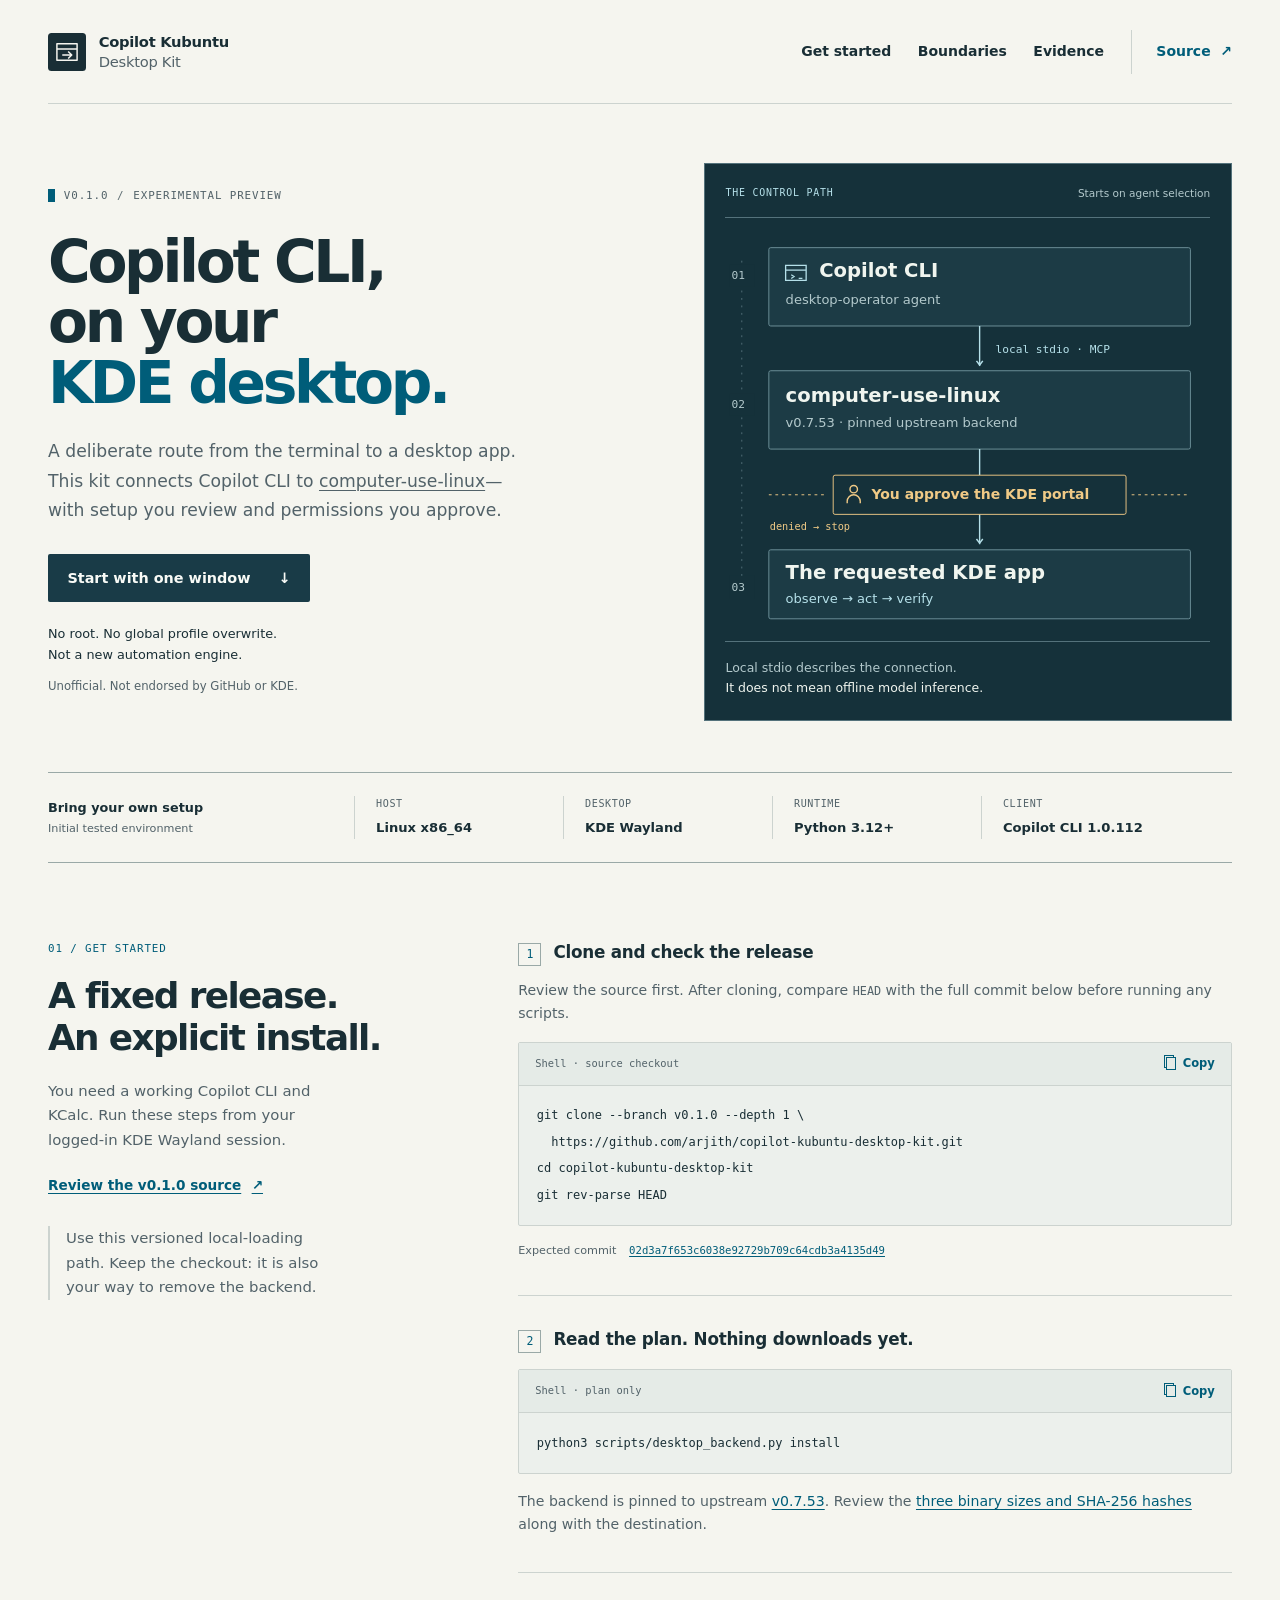
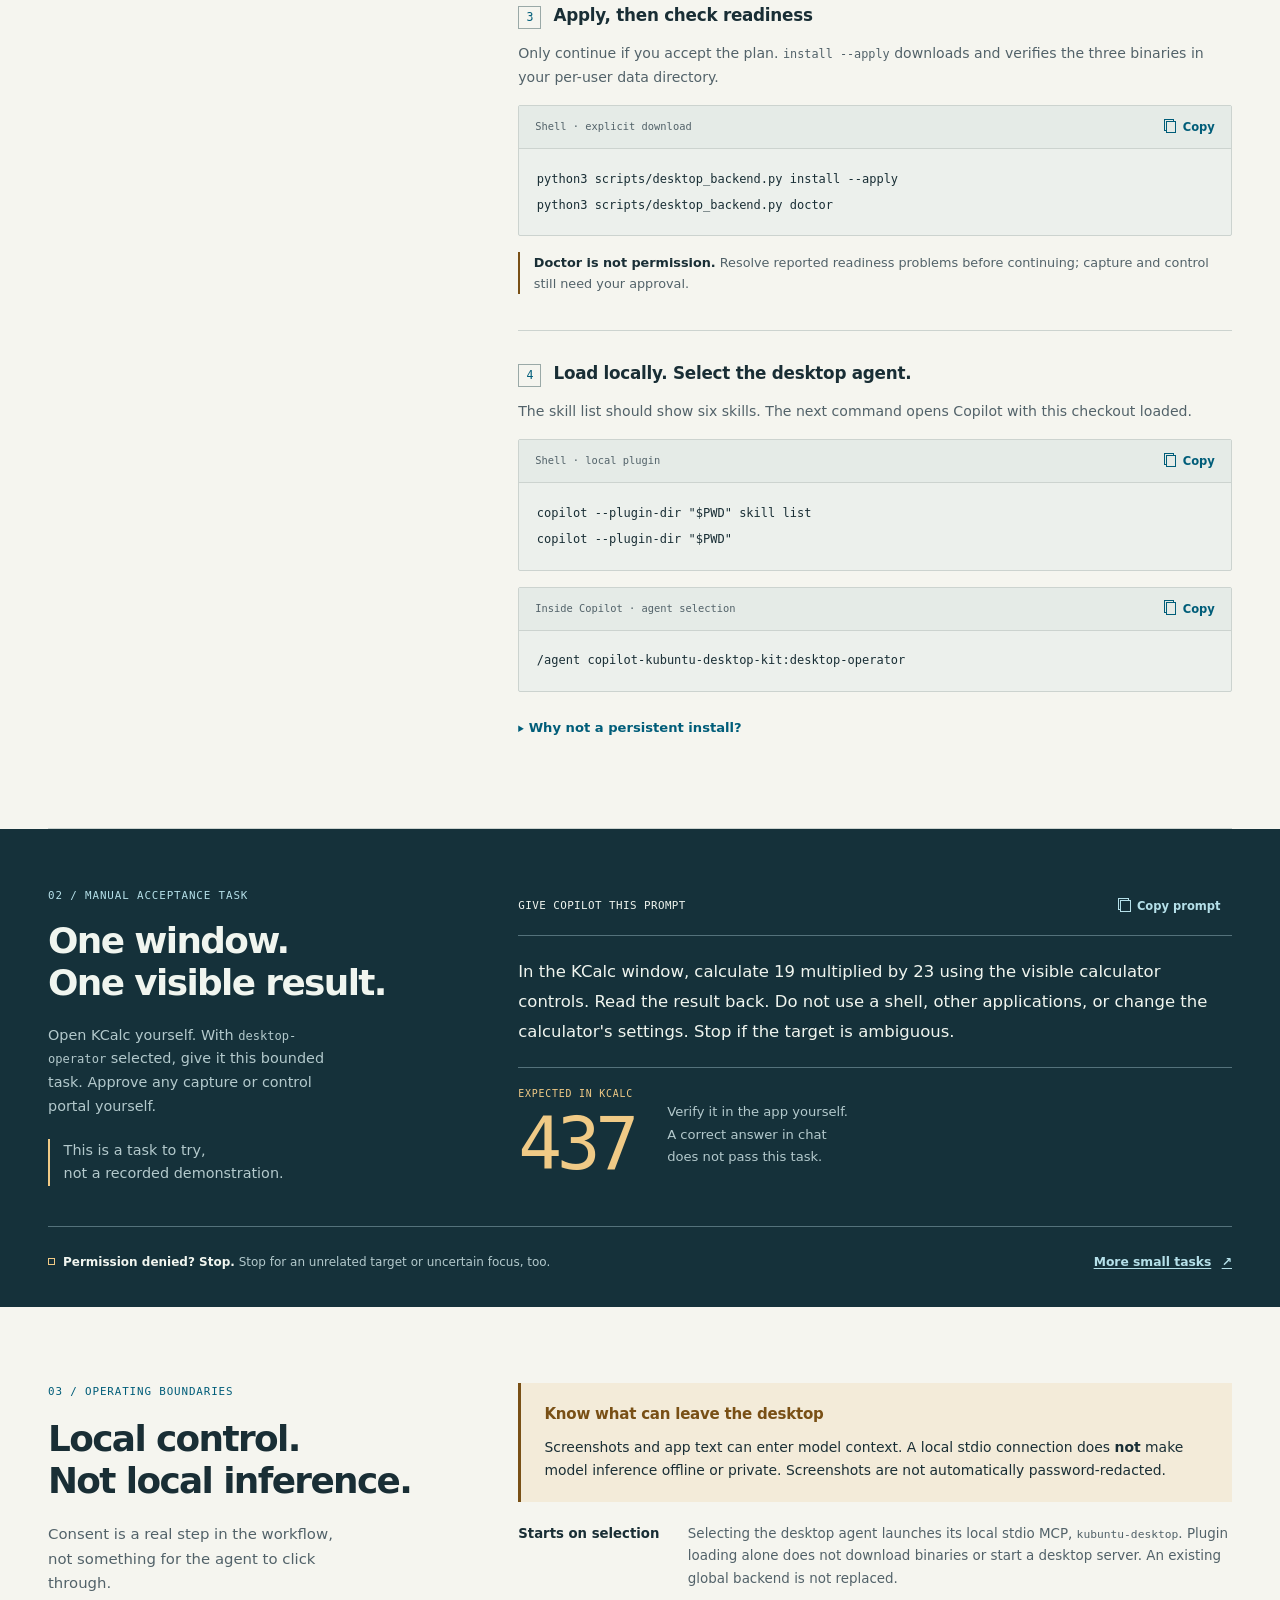
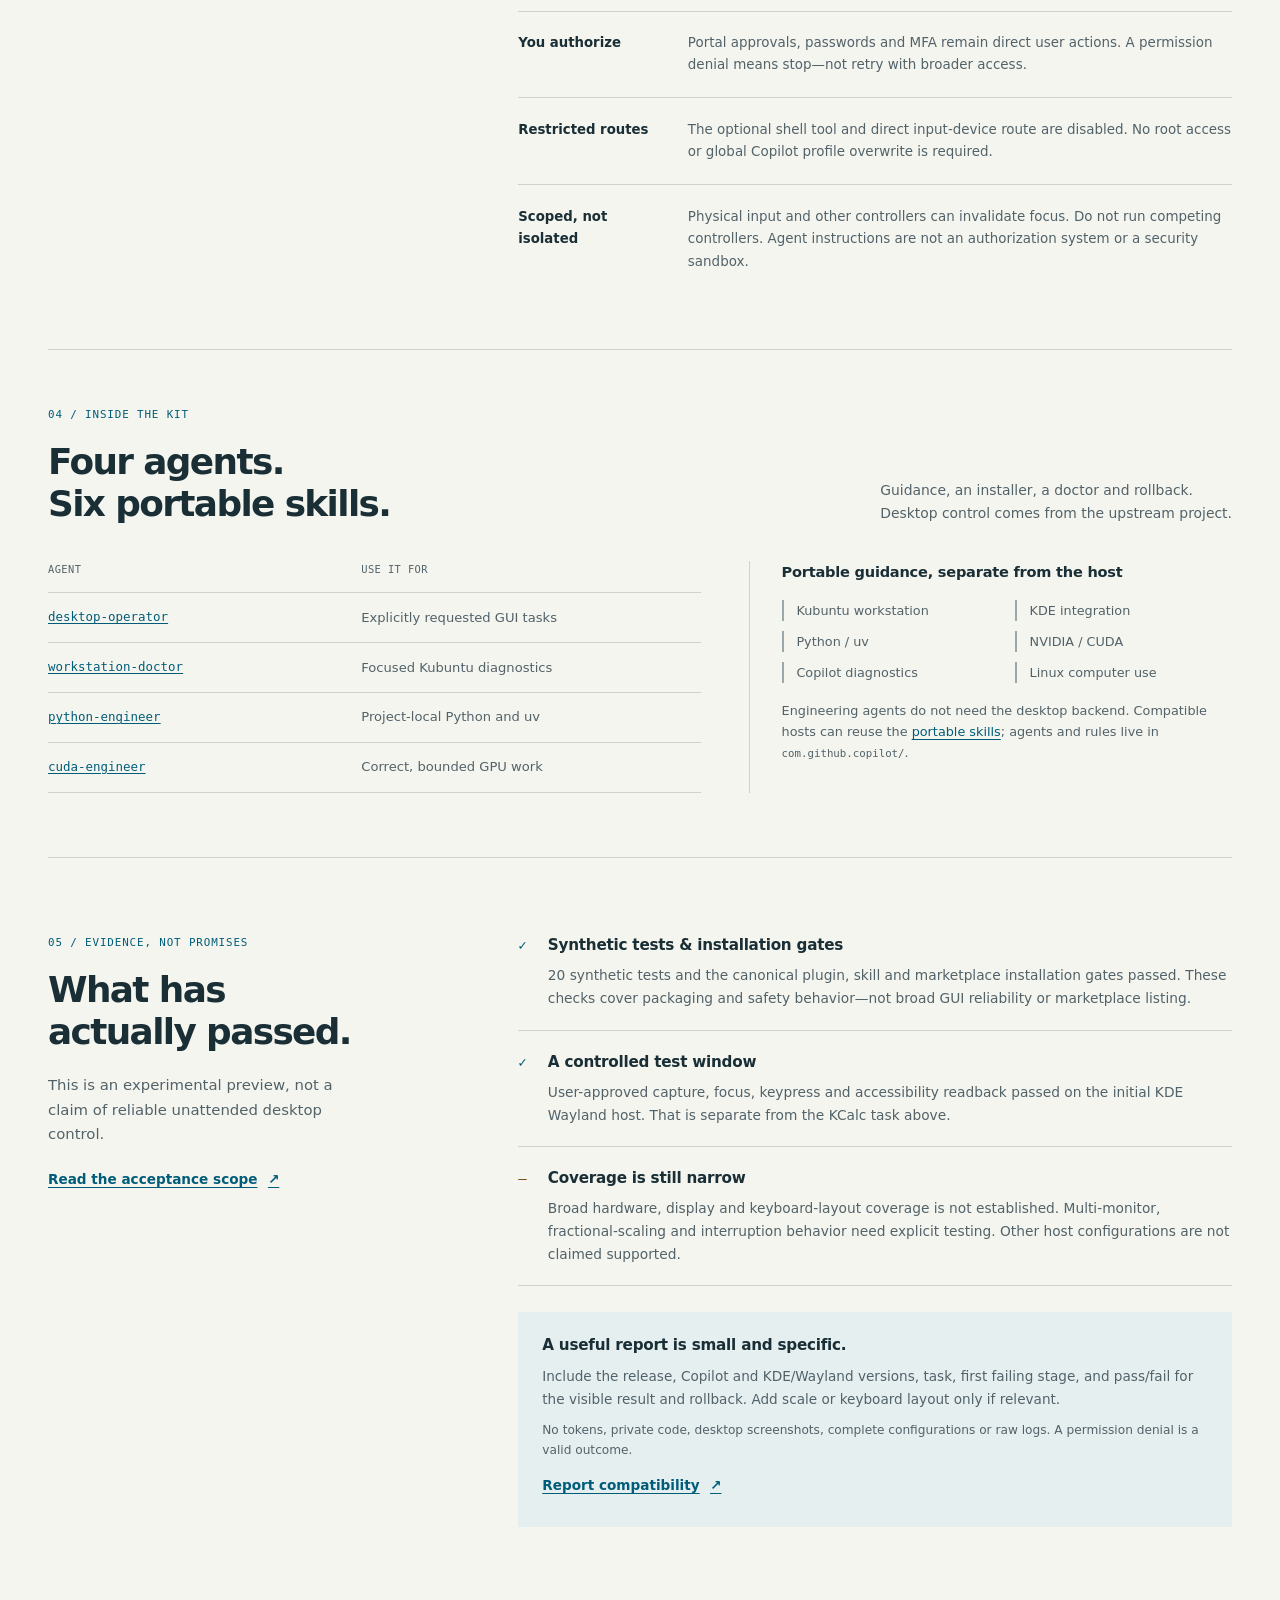
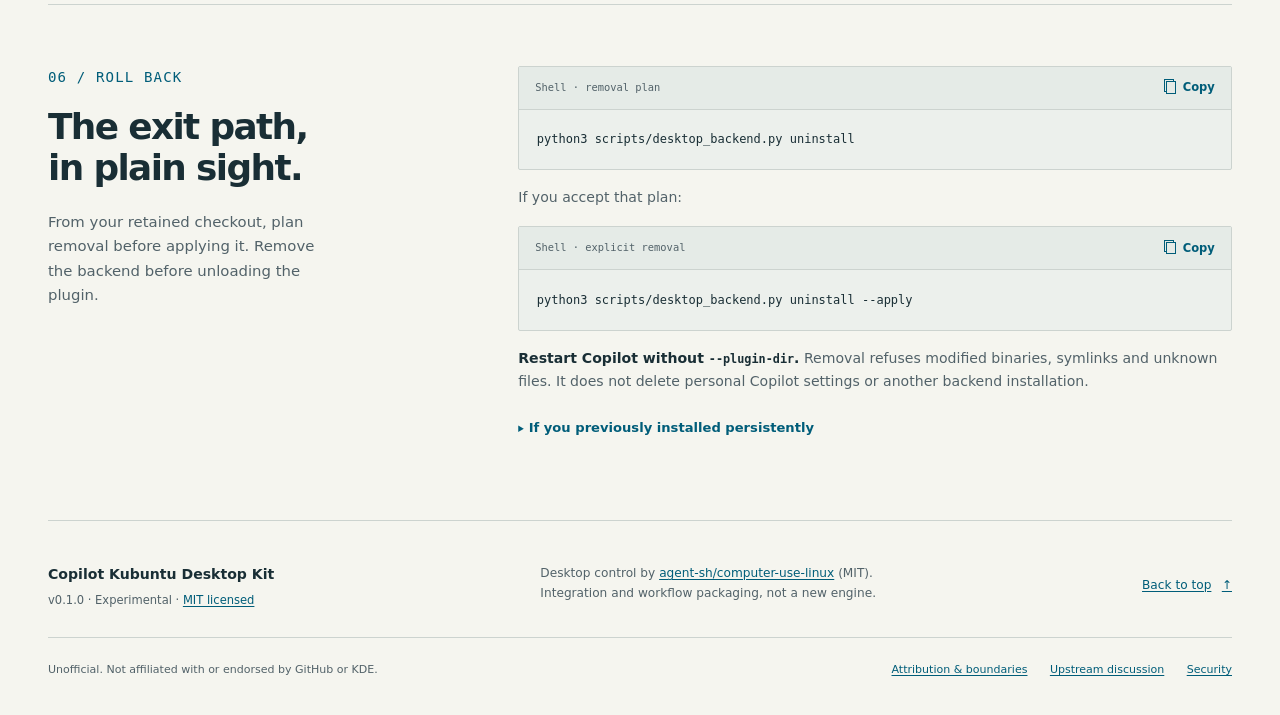
==== site/index.html @ 4abbeec0 "Publish a responsive Pages guide with verified setup paths and technical SEO Co-authored-by: Copilot" ====
<!doctype html>
<html lang="en">
  <head>
    <meta charset="utf-8">
    <meta name="viewport" content="width=device-width, initial-scale=1">
    <meta name="color-scheme" content="light dark">
    <meta name="theme-color" content="#f5f5ef" media="(prefers-color-scheme: light)">
    <meta name="theme-color" content="#142328" media="(prefers-color-scheme: dark)">
    <meta name="referrer" content="no-referrer">
    <meta http-equiv="Content-Security-Policy" content="default-src 'none'; script-src 'self'; style-src 'self'; img-src 'self'; base-uri 'none'; form-action 'none'; connect-src 'none'; object-src 'none'">
    <title>Copilot Kubuntu Desktop Kit — Copilot CLI for KDE Wayland</title>
    <meta name="description" content="An unofficial Copilot CLI integration for KDE Wayland. Review v0.1.0, install the pinned computer-use-linux backend, and try a user-approved KCalc task.">
    <meta name="robots" content="index, follow, max-image-preview:large">
    <link rel="canonical" href="https://arjith.github.io/copilot-kubuntu-desktop-kit/">
    <link rel="icon" href="assets/favicon.svg" type="image/svg+xml">
    <link rel="stylesheet" href="assets/site.css">
    <meta property="og:type" content="website">
    <meta property="og:locale" content="en_US">
    <meta property="og:site_name" content="Copilot Kubuntu Desktop Kit">
    <meta property="og:title" content="Copilot Kubuntu Desktop Kit — Copilot CLI for KDE Wayland">
    <meta property="og:description" content="One app. An explicit permission handoff. A result you can check. An unofficial Copilot CLI integration of computer-use-linux for KDE Wayland.">
    <meta property="og:url" content="https://arjith.github.io/copilot-kubuntu-desktop-kit/">
    <meta property="og:image" content="https://arjith.github.io/copilot-kubuntu-desktop-kit/assets/social.png">
    <meta property="og:image:type" content="image/png">
    <meta property="og:image:width" content="1200">
    <meta property="og:image:height" content="630">
    <meta property="og:image:alt" content="Copilot Kubuntu Desktop Kit, v0.1.0 experimental. A diagram connects Copilot CLI to computer-use-linux, a user-approved portal, and a KDE app.">
    <meta name="twitter:card" content="summary_large_image">
    <meta name="twitter:title" content="Copilot Kubuntu Desktop Kit — Copilot CLI for KDE Wayland">
    <meta name="twitter:description" content="An unofficial, opt-in desktop integration. Review a fixed release and try one small KCalc task on KDE Wayland.">
    <meta name="twitter:image" content="https://arjith.github.io/copilot-kubuntu-desktop-kit/assets/social.png">
    <meta name="twitter:image:alt" content="Copilot CLI, KDE Wayland, your permission. The local control path runs through computer-use-linux and a user-approved portal.">
    <script type="application/ld+json">
      {
        "@context": "https://schema.org",
        "@type": "SoftwareSourceCode",
        "name": "Copilot Kubuntu Desktop Kit",
        "description": "An unofficial GitHub Copilot CLI integration of agent-sh/computer-use-linux for KDE Wayland, with six skills, four agents, and explicit per-user backend setup and removal.",
        "url": "https://arjith.github.io/copilot-kubuntu-desktop-kit/",
        "codeRepository": "https://github.com/arjith/copilot-kubuntu-desktop-kit",
        "version": "0.1.0",
        "license": "https://github.com/arjith/copilot-kubuntu-desktop-kit/blob/02d3a7f653c6038e92729b709c64cdb3a4135d49/LICENSE",
        "programmingLanguage": ["Python", "Shell"],
        "runtimePlatform": "Linux x86_64, KDE Wayland, Python 3.12+, GitHub Copilot CLI 1.0.112",
        "isBasedOn": "https://github.com/agent-sh/computer-use-linux",
        "inLanguage": "en"
      }
    </script>
    <script src="assets/site.js" defer></script>
  </head>
  <body id="top">
    <a class="skip-link" href="#main">Skip to content</a>

    <header class="masthead page-width">
      <a class="wordmark" href="./" aria-label="Copilot Kubuntu Desktop Kit — home">
        <svg class="brand-mark" width="38" height="38" viewBox="0 0 64 64" aria-hidden="true">
          <rect width="64" height="64" rx="6" fill="currentColor"/>
          <path d="M15 18h34v28H15zM15 27h34M24 37h16m-6-6 6 6-6 6" fill="none" stroke="var(--brand-mark-ink)" stroke-width="2.5" stroke-linejoin="round"/>
        </svg>
        <span>Copilot Kubuntu<span class="wordmark-second">Desktop Kit</span></span>
      </a>
      <nav class="main-nav" aria-label="Main navigation">
        <a href="#start">Get started</a>
        <a href="#boundaries">Boundaries</a>
        <a href="#evidence">Evidence</a>
        <a class="source-link" href="https://github.com/arjith/copilot-kubuntu-desktop-kit">Source <span aria-hidden="true">↗</span></a>
      </nav>
    </header>

    <main id="main" tabindex="-1">
      <section class="hero page-width" aria-labelledby="hero-title">
        <div class="hero-copy">
          <p class="eyebrow release-label"><span class="release-tick" aria-hidden="true"></span>v0.1.0 <span class="eyebrow-divider" aria-hidden="true">/</span> Experimental preview</p>
          <h1 id="hero-title">Copilot CLI,<br>on your <span class="accent-text">KDE desktop.</span></h1>
          <p class="hero-lede">A deliberate route from the terminal to a desktop app. This kit connects Copilot CLI to <a href="https://github.com/agent-sh/computer-use-linux">computer-use-linux</a>—with setup you review and permissions you approve.</p>
          <a class="button primary-button" href="#start">Start with one window <span aria-hidden="true">↓</span></a>
          <p class="hero-assurance">No root. No global profile overwrite.<br>Not a new automation engine.</p>
          <p class="unofficial-note">Unofficial. Not endorsed by GitHub or KDE.</p>
        </div>
        <figure class="route-figure">
          <div class="figure-heading">
            <span class="eyebrow">The control path</span>
            <span class="figure-note">Starts on agent selection</span>
          </div>
          <picture>
            <source media="(max-width: 480px)" srcset="assets/control-path-narrow.svg" width="300" height="430">
            <img src="assets/control-path.svg" width="520" height="430" alt="Copilot CLI's desktop-operator agent talks to the pinned computer-use-linux backend over local stdio MCP. You approve the KDE portal; the backend then operates the requested app." fetchpriority="high">
          </picture>
          <figcaption>Local stdio describes the connection.<br><strong>It does not mean offline model inference.</strong></figcaption>
        </figure>
      </section>

      <aside class="compatibility page-width" aria-labelledby="compatibility-title">
        <p class="compatibility-label" id="compatibility-title">Bring your own setup<span>Initial tested environment</span></p>
        <dl class="requirements">
          <div><dt>Host</dt><dd>Linux x86_64</dd></div>
          <div><dt>Desktop</dt><dd>KDE Wayland</dd></div>
          <div><dt>Runtime</dt><dd>Python 3.12+</dd></div>
          <div><dt>Client</dt><dd>Copilot CLI 1.0.112</dd></div>
        </dl>
      </aside>

      <section class="section page-width setup-section" id="start" aria-labelledby="start-title">
        <div class="section-intro">
          <p class="eyebrow">01 / Get started</p>
          <h2 id="start-title">A fixed release.<br>An explicit install.</h2>
          <p>You need a working Copilot CLI and KCalc. Run these steps from your logged-in KDE Wayland session.</p>
          <a class="text-link" href="https://github.com/arjith/copilot-kubuntu-desktop-kit/tree/02d3a7f653c6038e92729b709c64cdb3a4135d49">Review the v0.1.0 source <span aria-hidden="true">↗</span></a>
          <p class="margin-note">Use this versioned local-loading path. Keep the checkout: it is also your way to remove the backend.</p>
        </div>

        <div class="steps">
          <article class="step" aria-labelledby="clone-title">
            <div class="step-heading"><span class="step-number" aria-hidden="true">1</span><h3 id="clone-title">Clone and check the release</h3></div>
            <p>Review the source first. After cloning, compare <code>HEAD</code> with the full commit below before running any scripts.</p>
            <div class="code-block">
              <div class="code-toolbar"><span>Shell · source checkout</span><button class="copy-button" type="button" data-copy="clone-command" data-label="Clone commands" hidden>Copy</button></div>
              <pre tabindex="0" aria-label="Clone and verify the release commands"><code id="clone-command">git clone --branch v0.1.0 --depth 1 \
  https://github.com/arjith/copilot-kubuntu-desktop-kit.git
cd copilot-kubuntu-desktop-kit
git rev-parse HEAD</code></pre>
            </div>
            <p class="commit-reference"><span>Expected commit</span><a href="https://github.com/arjith/copilot-kubuntu-desktop-kit/commit/02d3a7f653c6038e92729b709c64cdb3a4135d49"><code>02d3a7f653c6038e92729b709c64cdb3a4135d49</code></a></p>
          </article>

          <article class="step" aria-labelledby="plan-title">
            <div class="step-heading"><span class="step-number" aria-hidden="true">2</span><h3 id="plan-title">Read the plan. Nothing downloads yet.</h3></div>
            <div class="code-block">
              <div class="code-toolbar"><span>Shell · plan only</span><button class="copy-button" type="button" data-copy="plan-command" data-label="Install plan command" hidden>Copy</button></div>
              <pre tabindex="0" aria-label="Preview the backend installation"><code id="plan-command">python3 scripts/desktop_backend.py install</code></pre>
            </div>
            <p>The backend is pinned to upstream <a href="https://github.com/agent-sh/computer-use-linux/releases/tag/v0.7.53">v0.7.53</a>. Review the <a href="https://github.com/arjith/copilot-kubuntu-desktop-kit/blob/02d3a7f653c6038e92729b709c64cdb3a4135d49/backend.lock.json">three binary sizes and SHA-256 hashes</a> along with the destination.</p>
          </article>

          <article class="step" aria-labelledby="apply-title">
            <div class="step-heading"><span class="step-number" aria-hidden="true">3</span><h3 id="apply-title">Apply, then check readiness</h3></div>
            <p>Only continue if you accept the plan. <code>install --apply</code> downloads and verifies the three binaries in your per-user data directory.</p>
            <div class="code-block">
              <div class="code-toolbar"><span>Shell · explicit download</span><button class="copy-button" type="button" data-copy="apply-command" data-label="Apply and doctor commands" hidden>Copy</button></div>
              <pre tabindex="0" aria-label="Install the backend and check readiness"><code id="apply-command">python3 scripts/desktop_backend.py install --apply
python3 scripts/desktop_backend.py doctor</code></pre>
            </div>
            <p class="inline-caution"><strong>Doctor is not permission.</strong> Resolve reported readiness problems before continuing; capture and control still need your approval.</p>
          </article>

          <article class="step" aria-labelledby="load-title">
            <div class="step-heading"><span class="step-number" aria-hidden="true">4</span><h3 id="load-title">Load locally. Select the desktop agent.</h3></div>
            <p>The skill list should show six skills. The next command opens Copilot with this checkout loaded.</p>
            <div class="code-block">
              <div class="code-toolbar"><span>Shell · local plugin</span><button class="copy-button" type="button" data-copy="load-command" data-label="Local plugin commands" hidden>Copy</button></div>
              <pre tabindex="0" aria-label="List skills and launch Copilot with the local plugin"><code id="load-command">copilot --plugin-dir "$PWD" skill list
copilot --plugin-dir "$PWD"</code></pre>
            </div>
            <div class="code-block agent-command">
              <div class="code-toolbar"><span>Inside Copilot · agent selection</span><button class="copy-button" type="button" data-copy="agent-command" data-label="Desktop agent selection" hidden>Copy</button></div>
              <pre tabindex="0" aria-label="Select the desktop operator inside Copilot"><code id="agent-command">/agent copilot-kubuntu-desktop-kit:desktop-operator</code></pre>
            </div>
            <details class="disclosure">
              <summary>Why not a persistent install?</summary>
              <div class="disclosure-content">
                <p>Direct repository installation works on the tested CLI, but that route is deprecated. This guide uses <code>--plugin-dir</code> instead.</p>
                <p><a href="https://github.com/github/awesome-copilot/issues/6437">Marketplace review is pending.</a> The kit is not listed or endorsed by the marketplace.</p>
              </div>
            </details>
          </article>
        </div>
      </section>

      <section class="task-band" id="first-task" aria-labelledby="task-title">
        <div class="page-width task-grid">
          <div class="task-intro">
            <p class="eyebrow">02 / Manual acceptance task</p>
            <h2 id="task-title">One window.<br>One visible result.</h2>
            <p>Open KCalc yourself. With <code>desktop-operator</code> selected, give it this bounded task. Approve any capture or control portal yourself.</p>
            <p class="task-disclaimer">This is a task to try,<br>not a recorded demonstration.</p>
          </div>
          <div class="task-workspace">
            <div class="prompt-heading"><h3>Give Copilot this prompt</h3><button class="copy-button" type="button" data-copy="kcalc-prompt" data-label="KCalc task prompt" hidden>Copy prompt</button></div>
            <blockquote class="task-prompt" id="kcalc-prompt" tabindex="0">In the KCalc window, calculate 19 multiplied by 23 using the visible calculator controls. Read the result back. Do not use a shell, other applications, or change the calculator's settings. Stop if the target is ambiguous.</blockquote>
            <div class="expected-result">
              <div><p class="eyebrow">Expected in KCalc</p><p class="result-value">437</p></div>
              <p>Verify it in the app yourself.<br>A correct answer in chat<br>does not pass this task.</p>
            </div>
          </div>
          <div class="task-bottom">
            <p><span class="stop-mark" aria-hidden="true"></span><strong>Permission denied? Stop.</strong> Stop for an unrelated target or uncertain focus, too.</p>
            <a class="text-link" href="https://github.com/arjith/copilot-kubuntu-desktop-kit/blob/02d3a7f653c6038e92729b709c64cdb3a4135d49/examples/README.md">More small tasks <span aria-hidden="true">↗</span></a>
          </div>
        </div>
      </section>

      <section class="section page-width" id="boundaries" aria-labelledby="boundaries-title">
        <div class="section-intro">
          <p class="eyebrow">03 / Operating boundaries</p>
          <h2 id="boundaries-title">Local control.<br>Not local inference.</h2>
          <p>Consent is a real step in the workflow, not something for the agent to click through.</p>
        </div>
        <div>
          <div class="privacy-note">
            <h3>Know what can leave the desktop</h3>
            <p>Screenshots and app text can enter model context. A local stdio connection does <strong>not</strong> make model inference offline or private. Screenshots are not automatically password-redacted.</p>
          </div>
          <dl class="boundary-list">
            <div>
              <dt>Starts on selection</dt>
              <dd>Selecting the desktop agent launches its local stdio MCP, <code>kubuntu-desktop</code>. Plugin loading alone does not download binaries or start a desktop server. An existing global backend is not replaced.</dd>
            </div>
            <div>
              <dt>You authorize</dt>
              <dd>Portal approvals, passwords and MFA remain direct user actions. A permission denial means stop—not retry with broader access.</dd>
            </div>
            <div>
              <dt>Restricted routes</dt>
              <dd>The optional shell tool and direct input-device route are disabled. No root access or global Copilot profile overwrite is required.</dd>
            </div>
            <div>
              <dt>Scoped, not isolated</dt>
              <dd>Physical input and other controllers can invalidate focus. Do not run competing controllers. Agent instructions are not an authorization system or a security sandbox.</dd>
            </div>
          </dl>
        </div>
      </section>

      <section class="kit-section page-width" aria-labelledby="kit-title">
        <div class="kit-heading">
          <div><p class="eyebrow">04 / Inside the kit</p><h2 id="kit-title">Four agents.<br>Six portable skills.</h2></div>
          <p>Guidance, an installer, a doctor and rollback.<br>Desktop control comes from the upstream project.</p>
        </div>
        <div class="kit-grid">
          <div class="agent-table-wrap">
            <table class="agent-table">
              <caption class="visually-hidden">The four Copilot agents and their roles</caption>
              <thead><tr><th scope="col">Agent</th><th scope="col">Use it for</th></tr></thead>
              <tbody>
                <tr><th scope="row"><a href="https://github.com/arjith/copilot-kubuntu-desktop-kit/blob/02d3a7f653c6038e92729b709c64cdb3a4135d49/com.github.copilot/agents/desktop-operator.agent.md">desktop-operator</a></th><td>Explicitly requested GUI tasks</td></tr>
                <tr><th scope="row"><a href="https://github.com/arjith/copilot-kubuntu-desktop-kit/blob/02d3a7f653c6038e92729b709c64cdb3a4135d49/com.github.copilot/agents/workstation-doctor.agent.md">workstation-doctor</a></th><td>Focused Kubuntu diagnostics</td></tr>
                <tr><th scope="row"><a href="https://github.com/arjith/copilot-kubuntu-desktop-kit/blob/02d3a7f653c6038e92729b709c64cdb3a4135d49/com.github.copilot/agents/python-engineer.agent.md">python-engineer</a></th><td>Project-local Python and uv</td></tr>
                <tr><th scope="row"><a href="https://github.com/arjith/copilot-kubuntu-desktop-kit/blob/02d3a7f653c6038e92729b709c64cdb3a4135d49/com.github.copilot/agents/cuda-engineer.agent.md">cuda-engineer</a></th><td>Correct, bounded GPU work</td></tr>
              </tbody>
            </table>
          </div>
          <div class="skills-panel">
            <h3>Portable guidance, separate from the host</h3>
            <ul class="skill-list">
              <li>Kubuntu workstation</li>
              <li>KDE integration</li>
              <li>Python / uv</li>
              <li>NVIDIA / CUDA</li>
              <li>Copilot diagnostics</li>
              <li>Linux computer use</li>
            </ul>
            <p>Engineering agents do not need the desktop backend. Compatible hosts can reuse the <a href="https://github.com/arjith/copilot-kubuntu-desktop-kit/tree/02d3a7f653c6038e92729b709c64cdb3a4135d49/skills">portable skills</a>; agents and rules live in <code>com.github.copilot/</code>.</p>
          </div>
        </div>
      </section>

      <section class="section page-width" id="evidence" aria-labelledby="evidence-title">
        <div class="section-intro">
          <p class="eyebrow">05 / Evidence, not promises</p>
          <h2 id="evidence-title">What has<br>actually passed.</h2>
          <p>This is an experimental preview, not a claim of reliable unattended desktop control.</p>
          <a class="text-link" href="https://github.com/arjith/copilot-kubuntu-desktop-kit/blob/02d3a7f653c6038e92729b709c64cdb3a4135d49/SPEC.md">Read the acceptance scope <span aria-hidden="true">↗</span></a>
        </div>
        <div class="evidence-content">
          <div class="evidence-item">
            <span class="evidence-symbol" aria-hidden="true">✓</span>
            <div><h3>Synthetic tests &amp; installation gates</h3><p>20 synthetic tests and the canonical plugin, skill and marketplace installation gates passed. These checks cover packaging and safety behavior—not broad GUI reliability or marketplace listing.</p></div>
          </div>
          <div class="evidence-item">
            <span class="evidence-symbol" aria-hidden="true">✓</span>
            <div><h3>A controlled test window</h3><p>User-approved capture, focus, keypress and accessibility readback passed on the initial KDE Wayland host. That is separate from the KCalc task above.</p></div>
          </div>
          <div class="evidence-item unverified-item">
            <span class="evidence-symbol" aria-hidden="true">—</span>
            <div><h3>Coverage is still narrow</h3><p>Broad hardware, display and keyboard-layout coverage is not established. Multi-monitor, fractional-scaling and interruption behavior need explicit testing. Other host configurations are not claimed supported.</p></div>
          </div>
          <div class="report-note">
            <h3>A useful report is small and specific.</h3>
            <p>Include the release, Copilot and KDE/Wayland versions, task, first failing stage, and pass/fail for the visible result and rollback. Add scale or keyboard layout only if relevant.</p>
            <p class="small-copy">No tokens, private code, desktop screenshots, complete configurations or raw logs. A permission denial is a valid outcome.</p>
            <a class="text-link" href="https://github.com/arjith/copilot-kubuntu-desktop-kit/issues/new?template=compatibility.yml">Report compatibility <span aria-hidden="true">↗</span></a>
          </div>
        </div>
      </section>

      <section class="section page-width removal-section" id="remove" aria-labelledby="remove-title">
        <div class="section-intro">
          <p class="eyebrow">06 / Roll back</p>
          <h2 id="remove-title">The exit path,<br>in plain sight.</h2>
          <p>From your retained checkout, plan removal before applying it. Remove the backend before unloading the plugin.</p>
        </div>
        <div>
          <div class="code-block">
            <div class="code-toolbar"><span>Shell · removal plan</span><button class="copy-button" type="button" data-copy="remove-plan-command" data-label="Removal plan command" hidden>Copy</button></div>
            <pre tabindex="0" aria-label="Preview backend removal"><code id="remove-plan-command">python3 scripts/desktop_backend.py uninstall</code></pre>
          </div>
          <p>If you accept that plan:</p>
          <div class="code-block">
            <div class="code-toolbar"><span>Shell · explicit removal</span><button class="copy-button" type="button" data-copy="remove-apply-command" data-label="Apply removal command" hidden>Copy</button></div>
            <pre tabindex="0" aria-label="Apply backend removal"><code id="remove-apply-command">python3 scripts/desktop_backend.py uninstall --apply</code></pre>
          </div>
          <p><strong>Restart Copilot without <code>--plugin-dir</code>.</strong> Removal refuses modified binaries, symlinks and unknown files. It does not delete personal Copilot settings or another backend installation.</p>
          <details class="disclosure">
            <summary>If you previously installed persistently</summary>
            <div class="disclosure-content"><p>After backend removal, run <code>copilot plugin uninstall copilot-kubuntu-desktop-kit</code> and restart Copilot. This is not needed for the local-loading path above.</p></div>
          </details>
        </div>
      </section>
    </main>

    <footer class="footer page-width">
      <div class="footer-main">
        <p class="footer-title">Copilot Kubuntu Desktop Kit<span>v0.1.0 · Experimental · <a href="https://github.com/arjith/copilot-kubuntu-desktop-kit/blob/02d3a7f653c6038e92729b709c64cdb3a4135d49/LICENSE">MIT licensed</a></span></p>
        <p>Desktop control by <a href="https://github.com/agent-sh/computer-use-linux">agent-sh/computer-use-linux</a> (MIT).<br>Integration and workflow packaging, not a new engine.</p>
        <a class="back-to-top" href="#top">Back to top <span aria-hidden="true">↑</span></a>
      </div>
      <div class="footer-bottom">
        <p>Unofficial. Not affiliated with or endorsed by GitHub or KDE.</p>
        <nav aria-label="Project information">
          <a href="https://github.com/arjith/copilot-kubuntu-desktop-kit/blob/02d3a7f653c6038e92729b709c64cdb3a4135d49/NOTICE.md">Attribution &amp; boundaries</a>
          <a href="https://github.com/agent-sh/computer-use-linux/discussions/469">Upstream discussion</a>
          <a href="https://github.com/arjith/copilot-kubuntu-desktop-kit/blob/02d3a7f653c6038e92729b709c64cdb3a4135d49/SECURITY.md">Security</a>
        </nav>
      </div>
    </footer>
    <div class="visually-hidden" id="copy-status" role="status" aria-live="polite" aria-atomic="true"></div>
  </body>
</html>
---- site/assets/site.css ----
/* A small desktop field guide: paper, ink, a blue route, an amber handoff. */
:root {
  color-scheme: light dark;
  --paper: #f5f5ef;
  --surface: #fcfcf8;
  --ink: #192e35;
  --muted: #526269;
  --faint: #5f6e73;
  --line: #ccd3cf;
  --strong-line: #9aa9a7;
  --accent: #005d79;
  --accent-soft: #e6eff0;
  --code-bg: #ecf0ec;
  --code-top: #e5ebe7;
  --caution: #795016;
  --caution-bg: #f3ebd9;
  --button-bg: #193b47;
  --button-ink: #f8faf6;
  --brand-mark-ink: #f5f5ef;
  --night: #15313a;
  --night-ink: #f0f5ef;
  --night-muted: #b3c9cc;
  --night-line: #54727b;
  --night-accent: #b5e0e9;
  --amber: #f0ca86;
  --sans: system-ui, -apple-system, BlinkMacSystemFont, "Segoe UI", sans-serif;
  --mono: ui-monospace, "Cascadia Code", "SFMono-Regular", "DejaVu Sans Mono", monospace;
}

@media (prefers-color-scheme: dark) {
  :root {
    --paper: #142328;
    --surface: #192d33;
    --ink: #e4efed;
    --muted: #b0c3c5;
    --faint: #9eb6ba;
    --line: #3c555c;
    --strong-line: #76939a;
    --accent: #a0d9e9;
    --accent-soft: #213d46;
    --code-bg: #1c3138;
    --code-top: #243d44;
    --caution: #edce94;
    --caution-bg: #343327;
    --button-bg: #b6dfe7;
    --button-ink: #142e38;
    --brand-mark-ink: #142328;
    --night: #0e262e;
    --night-line: #5b7c85;
  }
}

* {
  box-sizing: border-box;
}

html {
  scroll-padding-block-start: 1.5rem;
}

body {
  margin: 0;
  background: var(--paper);
  color: var(--ink);
  font-family: var(--sans);
  font-size: 1rem;
  line-height: 1.65;
  -webkit-font-smoothing: antialiased;
}

::selection {
  color: var(--button-ink);
  background: var(--button-bg);
}

a {
  color: var(--accent);
  text-decoration-thickness: 1px;
  text-underline-offset: 0.2em;
}

a:hover {
  text-decoration-thickness: 2px;
}

button,
a,
summary,
[tabindex] {
  -webkit-tap-highlight-color: transparent;
}

:focus-visible {
  outline: 3px solid var(--accent);
  outline-offset: 5px;
}

main:focus {
  outline: none;
}

button {
  font: inherit;
}

button:disabled {
  cursor: wait;
}

button,
summary {
  cursor: pointer;
}

button[hidden] {
  display: none;
}

img,
svg {
  display: block;
  max-width: 100%;
}

h1,
h2,
h3,
p,
figure,
blockquote,
dl,
dd,
pre {
  margin: 0;
}

h1,
h2,
h3 {
  text-wrap: balance;
}

h1,
h2 {
  font-weight: 620;
}

h2 {
  font-size: clamp(1.85rem, 2.8vw, 2.5rem);
  line-height: 1.16;
  letter-spacing: -0.045em;
}

h3 {
  font-size: 1.05rem;
  font-weight: 650;
  line-height: 1.45;
  letter-spacing: -0.015em;
}

p + p {
  margin-block-start: 0.85rem;
}

code {
  font-family: var(--mono);
  font-size: 0.84em;
  overflow-wrap: anywhere;
}

.page-width {
  width: min(100% - 6rem, 1192px);
  margin-inline: auto;
}

.visually-hidden {
  position: absolute;
  width: 1px;
  height: 1px;
  padding: 0;
  margin: -1px;
  overflow: hidden;
  clip-path: inset(50%);
  white-space: nowrap;
  border: 0;
}

.skip-link {
  position: fixed;
  inset-block-start: 0.75rem;
  inset-inline-start: 0.75rem;
  z-index: 5;
  padding: 0.65rem 1rem;
  background: var(--button-bg);
  color: var(--button-ink);
  transform: translateY(-180%);
}

.skip-link:focus {
  transform: translateY(0);
}

.masthead {
  display: flex;
  align-items: center;
  justify-content: space-between;
  gap: 2rem;
  min-height: 104px;
  padding-block: 1.35rem;
  border-block-end: 1px solid var(--line);
}

.wordmark {
  display: inline-flex;
  align-items: center;
  flex-shrink: 0;
  gap: 0.8rem;
  color: var(--ink);
  font-size: 0.92rem;
  font-weight: 650;
  line-height: 1.35;
  letter-spacing: -0.02em;
  text-decoration: none;
}

.brand-mark {
  flex: 0 0 38px;
}

.wordmark-second {
  display: block;
  color: var(--muted);
  font-weight: 450;
}

.main-nav {
  display: flex;
  align-items: center;
  flex-wrap: wrap;
  gap: 0.4rem 1.65rem;
  font-size: 0.875rem;
  font-weight: 550;
}

.main-nav a {
  display: inline-flex;
  align-items: center;
  gap: 0.6rem;
  min-height: 44px;
  color: var(--ink);
  text-decoration: none;
}

.main-nav a:hover {
  text-decoration: underline;
}

.main-nav .source-link {
  padding-inline-start: 1.55rem;
  border-inline-start: 1px solid var(--line);
  color: var(--accent);
}

.hero {
  display: grid;
  grid-template-columns: 1.12fr 1fr;
  align-items: center;
  gap: clamp(2rem, 5vw, 4.75rem);
  padding-block: 3.7rem 3.2rem;
}

.eyebrow {
  font-family: var(--mono);
  font-size: 0.68rem;
  font-weight: 500;
  line-height: 1.6;
  letter-spacing: 0.08em;
  text-transform: uppercase;
}

.release-label {
  display: flex;
  align-items: center;
  flex-wrap: wrap;
  gap: 0.55rem;
  color: var(--muted);
  margin-block-end: 1.7rem;
}

.release-tick {
  display: inline-block;
  width: 7px;
  height: 13px;
  background: var(--accent);
}

.eyebrow-divider {
  color: var(--faint);
}

h1 {
  max-width: 14ch;
  font-size: clamp(2.7rem, 4.55vw, 4.05rem);
  line-height: 1.04;
  letter-spacing: -0.057em;
}

.accent-text {
  color: var(--accent);
}

h1 .accent-text {
  display: block;
}

.hero-lede {
  max-width: 44ch;
  margin-block-start: 1.5rem;
  color: var(--muted);
  font-size: 1.075rem;
  line-height: 1.7;
  text-wrap: pretty;
}

.hero-lede a {
  color: inherit;
}

.button {
  display: inline-flex;
  align-items: center;
  justify-content: space-between;
  gap: 1.75rem;
  min-height: 48px;
  padding: 0.8rem 1.15rem;
  border: 1px solid transparent;
  border-radius: 2px;
  font-size: 0.9rem;
  font-weight: 600;
  line-height: 1.4;
  text-decoration: none;
}

.primary-button {
  margin-block-start: 1.8rem;
  background: var(--button-bg);
  color: var(--button-ink);
}

.primary-button:hover {
  border-color: var(--accent);
  box-shadow: 3px 3px 0 var(--strong-line);
  text-decoration: underline;
}

.hero-assurance {
  margin-block-start: 1.3rem;
  font-size: 0.8rem;
  line-height: 1.7;
}

.unofficial-note {
  margin-block-start: 0.7rem;
  color: var(--muted);
  font-size: 0.73rem;
}

.route-figure {
  padding: 1.3rem 1.3rem 1.35rem;
  background: var(--night);
  color: var(--night-ink);
  border: 1px solid var(--night-line);
}

.figure-heading {
  display: flex;
  justify-content: space-between;
  gap: 1rem;
  padding-block-end: 0.9rem;
  border-block-end: 1px solid var(--night-line);
}

.figure-heading .eyebrow {
  color: var(--night-accent);
  font-size: 0.62rem;
}

.figure-note {
  color: var(--night-muted);
  font-size: 0.66rem;
}

.route-figure img {
  width: 100%;
  height: auto;
  margin-block: 0.7rem;
}

.route-figure figcaption {
  padding-block-start: 1rem;
  border-block-start: 1px solid var(--night-line);
  color: var(--night-muted);
  font-size: 0.78rem;
  line-height: 1.6;
}

.route-figure figcaption strong {
  color: var(--night-ink);
  font-weight: 500;
}

.compatibility {
  display: grid;
  grid-template-columns: 1fr 3.2fr;
  align-items: center;
  gap: 2rem;
  padding-block: 1.45rem;
  border-block: 1px solid var(--strong-line);
}

.compatibility-label {
  font-size: 0.8rem;
  font-weight: 650;
}

.compatibility-label span {
  display: block;
  margin-block-start: 0.1rem;
  color: var(--muted);
  font-size: 0.7rem;
  font-weight: 400;
}

.requirements {
  display: grid;
  grid-template-columns: repeat(3, 1fr) 1.3fr;
  gap: 1rem;
}

.requirements > div {
  padding-inline-start: 1.3rem;
  border-inline-start: 1px solid var(--line);
}

.requirements dt {
  color: var(--muted);
  font-family: var(--mono);
  font-size: 0.63rem;
  text-transform: uppercase;
  letter-spacing: 0.06em;
}

.requirements dd {
  margin-block-start: 0.3rem;
  font-size: 0.82rem;
  font-weight: 550;
}

.section {
  display: grid;
  grid-template-columns: 0.8fr 1.5fr;
  gap: clamp(2rem, 7vw, 7rem);
  padding-block: 4.8rem;
  border-block-end: 1px solid var(--line);
}

.section-intro .eyebrow,
.kit-heading .eyebrow {
  margin-block-end: 1.1rem;
  color: var(--accent);
}

.section-intro > p:not(.eyebrow) {
  max-width: 31ch;
  margin-block-start: 1.3rem;
  color: var(--muted);
  font-size: 0.93rem;
}

.text-link {
  display: inline-flex;
  align-items: baseline;
  gap: 0.65rem;
  padding-block: 0.55rem;
  font-size: 0.85rem;
  font-weight: 600;
}

.section-intro > .text-link {
  margin-block-start: 0.8rem;
}

.section-intro > .margin-note {
  margin-block-start: 2rem;
  padding-inline-start: 1rem;
  border-inline-start: 2px solid var(--line);
  font-size: 0.78rem;
}

.steps,
.section > div,
.kit-grid > div {
  min-width: 0;
}

.step + .step {
  margin-block-start: 2.2rem;
  padding-block-start: 1.9rem;
  border-block-start: 1px solid var(--line);
}

.step-heading {
  display: flex;
  align-items: baseline;
  gap: 0.75rem;
  margin-block-end: 0.8rem;
}

.step-number {
  display: inline-flex;
  flex: 0 0 1.45rem;
  align-items: center;
  justify-content: center;
  min-height: 1.45rem;
  border: 1px solid var(--strong-line);
  color: var(--accent);
  font-family: var(--mono);
  font-size: 0.72rem;
  line-height: 1;
}

.step > p,
.removal-section > div > p {
  color: var(--muted);
  font-size: 0.88rem;
}

.code-block {
  min-width: 0;
  margin-block: 1rem;
  background: var(--code-bg);
  border: 1px solid var(--line);
  border-radius: 2px;
}

.code-toolbar {
  display: flex;
  align-items: center;
  justify-content: space-between;
  gap: 0.6rem;
  min-height: 43px;
  padding-inline: 1rem 0.3rem;
  background: var(--code-top);
  border-block-end: 1px solid var(--line);
  color: var(--muted);
  font-family: var(--mono);
  font-size: 0.65rem;
  line-height: 1.5;
}

.copy-button {
  display: inline-flex;
  align-items: center;
  justify-content: center;
  flex-shrink: 0;
  gap: 0.4rem;
  min-width: 62px;
  min-height: 38px;
  padding: 0.3rem 0.65rem;
  border: 1px solid transparent;
  border-radius: 2px;
  background: transparent;
  color: var(--accent);
  font-family: var(--sans);
  font-size: 0.72rem;
  font-weight: 600;
  line-height: 1.4;
}

.copy-button::before {
  content: "";
  width: 0.55rem;
  height: 0.65rem;
  border: 1px solid currentColor;
  box-shadow: -2px -2px 0 -1px var(--code-top), -2px -2px 0 0 currentColor;
}

.copy-button:hover {
  background: var(--surface);
  border-color: var(--strong-line);
}

.copy-button:focus-visible {
  outline-offset: 1px;
}

.copy-button[data-state="success"]::before {
  width: 0.55rem;
  height: 0.3rem;
  border-width: 0 0 2px 2px;
  box-shadow: none;
  transform: rotate(-45deg);
}

pre {
  overflow-x: auto;
  padding: 1.05rem 1.1rem;
  scrollbar-width: thin;
  scrollbar-color: var(--strong-line) var(--code-bg);
  tab-size: 2;
}

pre code {
  color: var(--ink);
  font-size: 0.75rem;
  line-height: 1.85;
  overflow-wrap: normal;
}

pre:focus-visible {
  outline-offset: -3px;
}

.step > .commit-reference {
  display: flex;
  flex-wrap: wrap;
  gap: 0.2rem 0.8rem;
  font-size: 0.7rem;
}

.commit-reference span {
  flex-shrink: 0;
}

.commit-reference code {
  font-size: 0.95em;
  overflow-wrap: anywhere;
}

.step > .inline-caution {
  padding-inline-start: 0.85rem;
  border-inline-start: 2px solid var(--caution);
  color: var(--muted);
  font-size: 0.8rem;
}

.inline-caution strong {
  color: var(--ink);
}

.agent-command {
  margin-block-start: 0.75rem;
}

.disclosure {
  margin-block-start: 0.9rem;
  font-size: 0.82rem;
}

.disclosure summary {
  width: fit-content;
  min-height: 44px;
  padding-block: 0.6rem;
  color: var(--accent);
  font-weight: 550;
}

.disclosure summary::marker {
  color: var(--accent);
  font-size: 0.75em;
}

.disclosure summary:hover {
  text-decoration: underline;
  text-underline-offset: 0.2em;
}

.disclosure-content {
  padding: 0.5rem 0 0.65rem 1rem;
  border-inline-start: 1px solid var(--line);
  color: var(--muted);
}

.task-band {
  --accent: var(--night-accent);
  --code-top: var(--night);
  --surface: #224751;
  --strong-line: var(--night-line);
  --button-bg: var(--night-accent);
  --button-ink: var(--night);
  padding-block: 3.6rem 1.6rem;
  background: var(--night);
  color: var(--night-ink);
}

.task-grid {
  display: grid;
  grid-template-columns: 0.8fr 1.5fr;
  gap: 2rem clamp(2rem, 7vw, 7rem);
}

.task-intro > .eyebrow {
  margin-block-end: 1rem;
  color: var(--night-accent);
}

.task-intro > p:not(.eyebrow) {
  max-width: 33ch;
  margin-block-start: 1.25rem;
  color: var(--night-muted);
  font-size: 0.9rem;
}

.task-intro > .task-disclaimer {
  padding-inline-start: 0.85rem;
  border-inline-start: 2px solid var(--amber);
  color: var(--amber);
  font-size: 0.77rem;
}

.task-workspace {
  min-width: 0;
}

.prompt-heading {
  display: flex;
  align-items: center;
  justify-content: space-between;
  gap: 0.75rem;
  padding-block-end: 0.65rem;
  border-block-end: 1px solid var(--night-line);
}

.prompt-heading h3 {
  font-family: var(--mono);
  font-size: 0.68rem;
  font-weight: 500;
  text-transform: uppercase;
  letter-spacing: 0.04em;
}

.task-prompt {
  padding-block: 1.3rem;
  font-size: 1.03rem;
  line-height: 1.8;
  text-wrap: pretty;
}

.expected-result {
  display: flex;
  align-items: center;
  gap: 2.1rem;
  padding-block-start: 1.1rem;
  border-block-start: 1px solid var(--night-line);
}

.expected-result .eyebrow {
  color: var(--amber);
  font-size: 0.62rem;
}

.result-value {
  margin-block-start: 0.15rem;
  color: var(--amber);
  font-family: var(--mono);
  font-size: clamp(3.3rem, 5.7vw, 5rem);
  line-height: 1.1;
  letter-spacing: -0.075em;
  font-variant-numeric: tabular-nums;
}

.expected-result > p {
  color: var(--night-muted);
  font-size: 0.82rem;
  line-height: 1.7;
}

.task-bottom {
  display: flex;
  grid-column: 1 / -1;
  justify-content: space-between;
  align-items: baseline;
  gap: 1rem 2rem;
  margin-block-start: 0.5rem;
  padding-block-start: 1rem;
  border-block-start: 1px solid var(--night-line);
}

.task-bottom > p {
  color: var(--night-muted);
  font-size: 0.75rem;
}

.task-bottom strong {
  color: var(--night-ink);
  font-weight: 550;
}

.stop-mark {
  display: inline-block;
  width: 7px;
  height: 7px;
  margin-inline-end: 0.5rem;
  border: 1px solid var(--amber);
  vertical-align: 0.05em;
}

.task-bottom .text-link {
  flex-shrink: 0;
  font-size: 0.77rem;
}

.privacy-note {
  padding: 1.3rem 1.45rem;
  background: var(--caution-bg);
  border-inline-start: 3px solid var(--caution);
}

.privacy-note h3 {
  color: var(--caution);
  font-size: 0.94rem;
}

.privacy-note p {
  margin-block-start: 0.6rem;
  font-size: 0.87rem;
}

.boundary-list > div {
  display: grid;
  grid-template-columns: 9.5rem 1fr;
  gap: 1.1rem;
  padding-block: 1.3rem;
  border-block-end: 1px solid var(--line);
}

.boundary-list > div:last-child {
  padding-block-end: 0;
  border: 0;
}

.boundary-list dt {
  font-size: 0.83rem;
  font-weight: 650;
}

.boundary-list dd {
  color: var(--muted);
  font-size: 0.84rem;
}

.kit-section {
  padding-block: 3.5rem 4rem;
  border-block-end: 1px solid var(--line);
}

.kit-heading {
  display: flex;
  justify-content: space-between;
  align-items: end;
  gap: 2rem;
}

.kit-heading > p {
  color: var(--muted);
  font-size: 0.87rem;
}

.kit-grid {
  display: grid;
  grid-template-columns: 1.35fr 1fr;
  gap: 3rem;
  margin-block-start: 2.3rem;
}

.agent-table {
  width: 100%;
  border-collapse: collapse;
  text-align: start;
  font-size: 0.82rem;
}

.agent-table th,
.agent-table td {
  padding: 0.85rem 1rem 0.85rem 0;
  border-block-end: 1px solid var(--line);
  text-align: start;
}

.agent-table thead th {
  padding-block-start: 0;
  color: var(--muted);
  font-family: var(--mono);
  font-size: 0.65rem;
  font-weight: 450;
  letter-spacing: 0.04em;
  text-transform: uppercase;
}

.agent-table tbody th {
  width: 48%;
  font-family: var(--mono);
  font-size: 0.78rem;
  font-weight: 450;
}

.agent-table tbody td {
  padding-inline-end: 0;
  color: var(--muted);
}

.skills-panel {
  padding-inline-start: 2rem;
  border-inline-start: 1px solid var(--line);
}

.skills-panel h3 {
  font-size: 0.91rem;
}

.skill-list {
  display: grid;
  grid-template-columns: 1fr 1fr;
  gap: 0.6rem 1rem;
  padding: 0;
  margin-block: 1.1rem;
  list-style: none;
  color: var(--muted);
  font-size: 0.8rem;
}

.skill-list li {
  padding-inline-start: 0.8rem;
  border-inline-start: 2px solid var(--strong-line);
}

.skills-panel p {
  color: var(--muted);
  font-size: 0.8rem;
}

.evidence-item {
  display: grid;
  grid-template-columns: 1.25rem 1fr;
  gap: 0.6rem;
  padding-block: 1.25rem;
  border-block-end: 1px solid var(--line);
}

.evidence-item:first-child {
  padding-block-start: 0;
}

.evidence-symbol {
  color: var(--accent);
  font-family: var(--mono);
  font-size: 0.88rem;
}

.evidence-item h3 {
  font-size: 0.95rem;
}

.evidence-item p {
  margin-block-start: 0.5rem;
  color: var(--muted);
  font-size: 0.86rem;
}

.unverified-item .evidence-symbol {
  color: var(--caution);
}

.report-note {
  margin-block-start: 1.6rem;
  padding: 1.35rem 1.5rem;
  background: var(--accent-soft);
}

.report-note h3 {
  font-size: 0.95rem;
}

.report-note p {
  margin-block-start: 0.6rem;
  color: var(--muted);
  font-size: 0.85rem;
}

.report-note .small-copy {
  font-size: 0.76rem;
}

.report-note .text-link {
  margin-block-start: 0.35rem;
}

.removal-section {
  padding-block: 3.8rem 4.3rem;
}

.removal-section .code-block:first-child {
  margin-block-start: 0;
}

.removal-section strong {
  color: var(--ink);
  font-weight: 600;
}

.footer {
  padding-block: 2.6rem 1.8rem;
}

.footer-main {
  display: flex;
  align-items: start;
  justify-content: space-between;
  gap: 1.5rem;
  padding-block-end: 1.7rem;
}

.footer-title {
  font-size: 0.88rem;
  font-weight: 600;
  line-height: 1.65;
}

.footer-title span {
  display: block;
  margin-block-start: 0.3rem;
  color: var(--muted);
  font-size: 0.72rem;
  font-weight: 400;
}

.footer-main > p:not(.footer-title) {
  margin: 0;
  color: var(--muted);
  font-size: 0.76rem;
}

.back-to-top {
  display: inline-flex;
  align-items: center;
  gap: 0.65rem;
  min-height: 44px;
  font-size: 0.76rem;
}

.footer-bottom {
  display: flex;
  align-items: baseline;
  justify-content: space-between;
  flex-wrap: wrap;
  gap: 0.65rem 2rem;
  padding-block-start: 1rem;
  border-block-start: 1px solid var(--line);
  color: var(--muted);
  font-size: 0.69rem;
}

.footer-bottom nav {
  display: flex;
  flex-wrap: wrap;
  gap: 0.25rem 1.4rem;
}

.footer-bottom nav a {
  display: inline-flex;
  align-items: center;
  min-height: 32px;
}

@media (min-width: 1080px) {
  .setup-section .section-intro {
    position: sticky;
    top: 2.5rem;
    align-self: start;
  }
}

@media (max-width: 1050px) {
  .page-width {
    width: calc(100% - 4rem);
  }

  .hero {
    gap: 2rem;
    padding-block: 3rem;
  }

  .figure-heading {
    flex-direction: column;
    gap: 0.15rem;
  }

  .compatibility {
    grid-template-columns: 1fr;
    gap: 1rem;
  }

  .compatibility-label span {
    display: inline;
    margin-inline-start: 0.75rem;
  }

  .requirements > div:first-child {
    padding-inline-start: 0;
    border: 0;
  }

  .section,
  .task-grid {
    grid-template-columns: 0.75fr 1.4fr;
    column-gap: 2.2rem;
  }

  .boundary-list > div {
    grid-template-columns: 1fr;
    gap: 0.45rem;
  }

  .kit-grid {
    gap: 2rem;
  }

  .skills-panel {
    padding-inline-start: 1.4rem;
  }

  .skill-list {
    grid-template-columns: 1fr;
    gap: 0.4rem;
  }

  .agent-table tbody th {
    overflow-wrap: anywhere;
  }
}

@media (max-width: 760px) {
  .page-width {
    width: calc(100% - 2.5rem);
  }

  .masthead {
    align-items: start;
    flex-direction: column;
    gap: 0.75rem;
    padding-block: 1.2rem 0.65rem;
  }

  .main-nav {
    justify-content: space-between;
    gap: 0.25rem 1.15rem;
    width: 100%;
    font-size: 0.8rem;
  }

  .main-nav .source-link {
    padding-inline-start: 0;
    border: 0;
  }

  .hero {
    grid-template-columns: 1fr;
    gap: 2.2rem;
    padding-block: 2.5rem;
  }

  .release-label {
    margin-block-end: 1.3rem;
  }

  h1 {
    max-width: 14ch;
    font-size: clamp(2.7rem, 8.5vw, 4.2rem);
  }

  .hero-lede {
    max-width: 52ch;
    font-size: 1rem;
  }

  .hero-assurance {
    font-size: 0.8rem;
  }

  .route-figure {
    max-width: 520px;
    width: 100%;
  }

  .figure-heading {
    flex-direction: row;
  }

  .compatibility {
    padding-block: 1.2rem;
  }

  .requirements {
    grid-template-columns: 1fr 1fr;
    gap: 1rem 0.75rem;
  }

  .requirements > div:nth-child(3) {
    padding-inline-start: 0;
    border: 0;
  }

  .section,
  .task-grid {
    grid-template-columns: 1fr;
    gap: 2rem;
  }

  .section {
    padding-block: 3rem;
  }

  .section-intro > p:not(.eyebrow) {
    max-width: 52ch;
    margin-block-start: 1rem;
  }

  .section-intro > .margin-note {
    max-width: 45ch;
    margin-block-start: 1rem;
  }

  .section-intro > .text-link {
    margin-block-start: 0.45rem;
  }

  .step + .step {
    margin-block-start: 1.7rem;
    padding-block-start: 1.6rem;
  }

  .task-band {
    padding-block: 2.8rem 1.4rem;
  }

  .task-intro > p:not(.eyebrow) {
    max-width: 50ch;
  }

  .task-disclaimer br {
    display: none;
  }

  .task-bottom {
    align-items: start;
    flex-direction: column;
    gap: 0.4rem;
    margin-block-start: 0;
  }

  .result-value {
    font-size: 4.25rem;
  }

  .boundary-list > div {
    grid-template-columns: 1fr 2.2fr;
    gap: 1rem;
  }

  .kit-section {
    padding-block: 2.6rem;
  }

  .kit-heading {
    align-items: start;
    flex-direction: column;
    gap: 1.2rem;
  }

  .kit-grid {
    grid-template-columns: 1fr;
    gap: 1.8rem;
    margin-block-start: 1.6rem;
  }

  .skills-panel {
    padding-inline-start: 0;
    border: 0;
  }

  .skill-list {
    grid-template-columns: 1fr 1fr;
    gap: 0.65rem 1rem;
  }

  .footer-main {
    flex-wrap: wrap;
  }

  .footer-main > p:not(.footer-title) {
    flex-basis: 100%;
    order: 1;
  }

  .footer-bottom {
    align-items: start;
    flex-direction: column;
  }
}

@media (max-width: 390px) {
  .page-width {
    width: calc(100% - 2rem);
  }

  .main-nav {
    gap: 0.2rem 0.8rem;
    font-size: 0.72rem;
  }

  .eyebrow {
    font-size: 0.62rem;
  }

  .hero {
    padding-block-start: 2rem;
  }

  h1 {
    font-size: 2.65rem;
  }

  .figure-heading {
    flex-direction: column;
    gap: 0.15rem;
  }

  .route-figure {
    padding: 1rem 0.75rem;
  }

  .compatibility-label span {
    display: block;
    margin-inline-start: 0;
  }

  .requirements dd {
    font-size: 0.77rem;
  }

  .code-toolbar {
    padding-inline-start: 0.75rem;
    font-size: 0.6rem;
  }

  pre {
    padding-inline: 0.8rem;
  }

  pre code {
    font-size: 0.71rem;
  }

  .boundary-list > div {
    grid-template-columns: 1fr;
    gap: 0.4rem;
  }

  .privacy-note,
  .report-note {
    padding: 1.1rem;
  }

  .expected-result {
    gap: 1.2rem;
  }

  .expected-result > p {
    font-size: 0.75rem;
  }

  .result-value {
    font-size: 3.7rem;
  }

  .agent-table {
    font-size: 0.76rem;
  }

  .agent-table tbody th {
    font-size: 0.7rem;
  }

  .agent-table th,
  .agent-table td {
    padding-inline-end: 0.7rem;
  }
}

@media (prefers-reduced-motion: no-preference) {
  html {
    scroll-behavior: smooth;
  }

  .primary-button {
    transition: box-shadow 140ms ease;
  }
}

@media (forced-colors: active) {
  .route-figure,
  .task-band,
  .code-block,
  .privacy-note,
  .report-note {
    border: 1px solid CanvasText;
  }

  .route-figure img {
    /* The illustration uses its own tested, fixed dark palette. */
    forced-color-adjust: none;
    background: #15313a;
  }

  .release-tick {
    background: Highlight;
  }

  .primary-button,
  .copy-button {
    border: 1px solid ButtonText;
  }
}

@media print {
  :root {
    color-scheme: light;
    --paper: #fff;
    --ink: #000;
    --muted: #333;
    --accent: #000;
    --line: #bbb;
    --strong-line: #777;
    --code-bg: #fff;
    --code-top: #eee;
  }

  body {
    font-size: 10pt;
  }

  .page-width {
    width: 100%;
  }

  .main-nav,
  .copy-button,
  .skip-link,
  .back-to-top {
    display: none;
  }

  .hero,
  .section,
  .task-grid,
  .kit-grid {
    display: block;
    padding-block: 1.5rem;
  }

  .section-intro,
  .task-intro {
    position: static !important;
    margin-block-end: 1.2rem;
  }

  .route-figure {
    display: none;
  }

  .task-band {
    --accent: #000;
    background: #fff;
    color: #000;
    border-block: 1px solid #777;
  }

  .task-band p,
  .task-band strong,
  .task-band .eyebrow {
    color: #000;
  }

  .code-block,
  .step,
  .evidence-item {
    break-inside: avoid;
  }

  pre {
    white-space: pre-wrap;
  }

  pre code {
    overflow-wrap: anywhere;
  }

  .skills-panel {
    margin-block-start: 1rem;
    padding: 0;
    border: 0;
  }

  a {
    color: #000;
  }
}
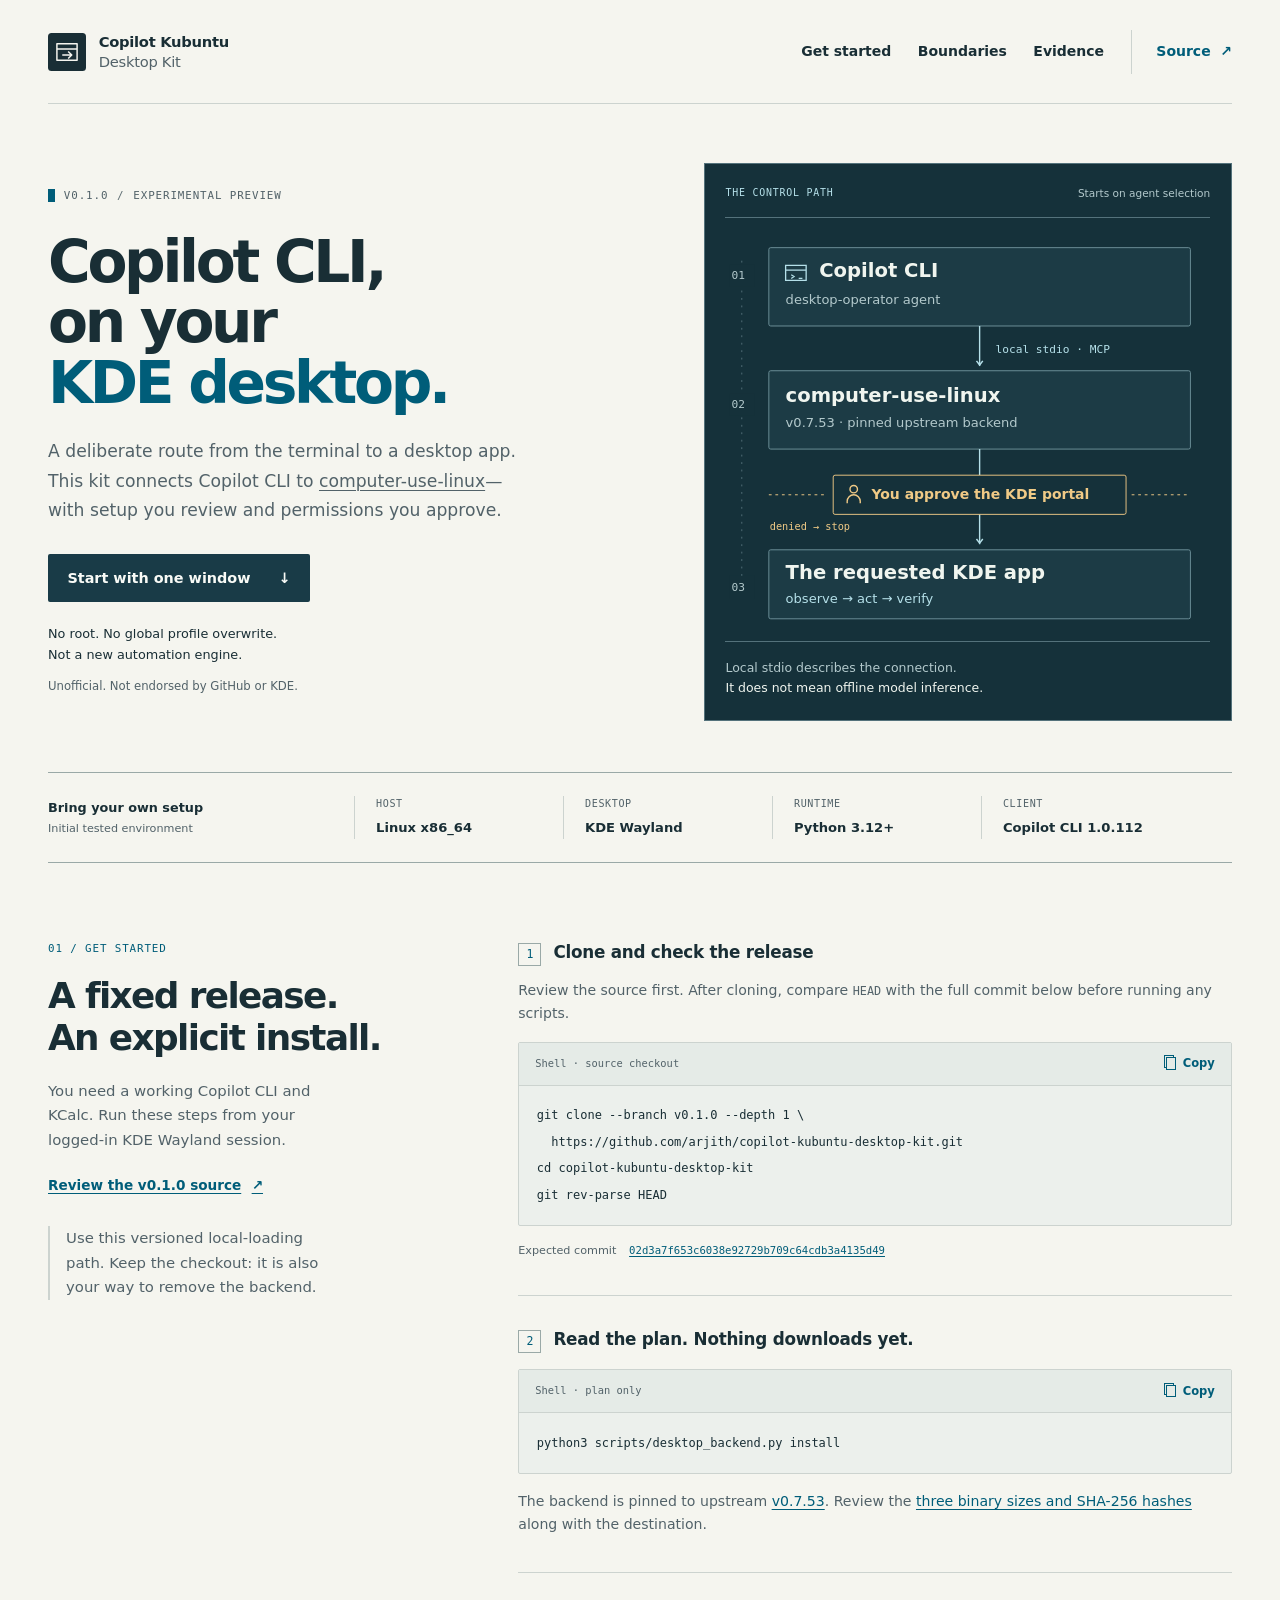
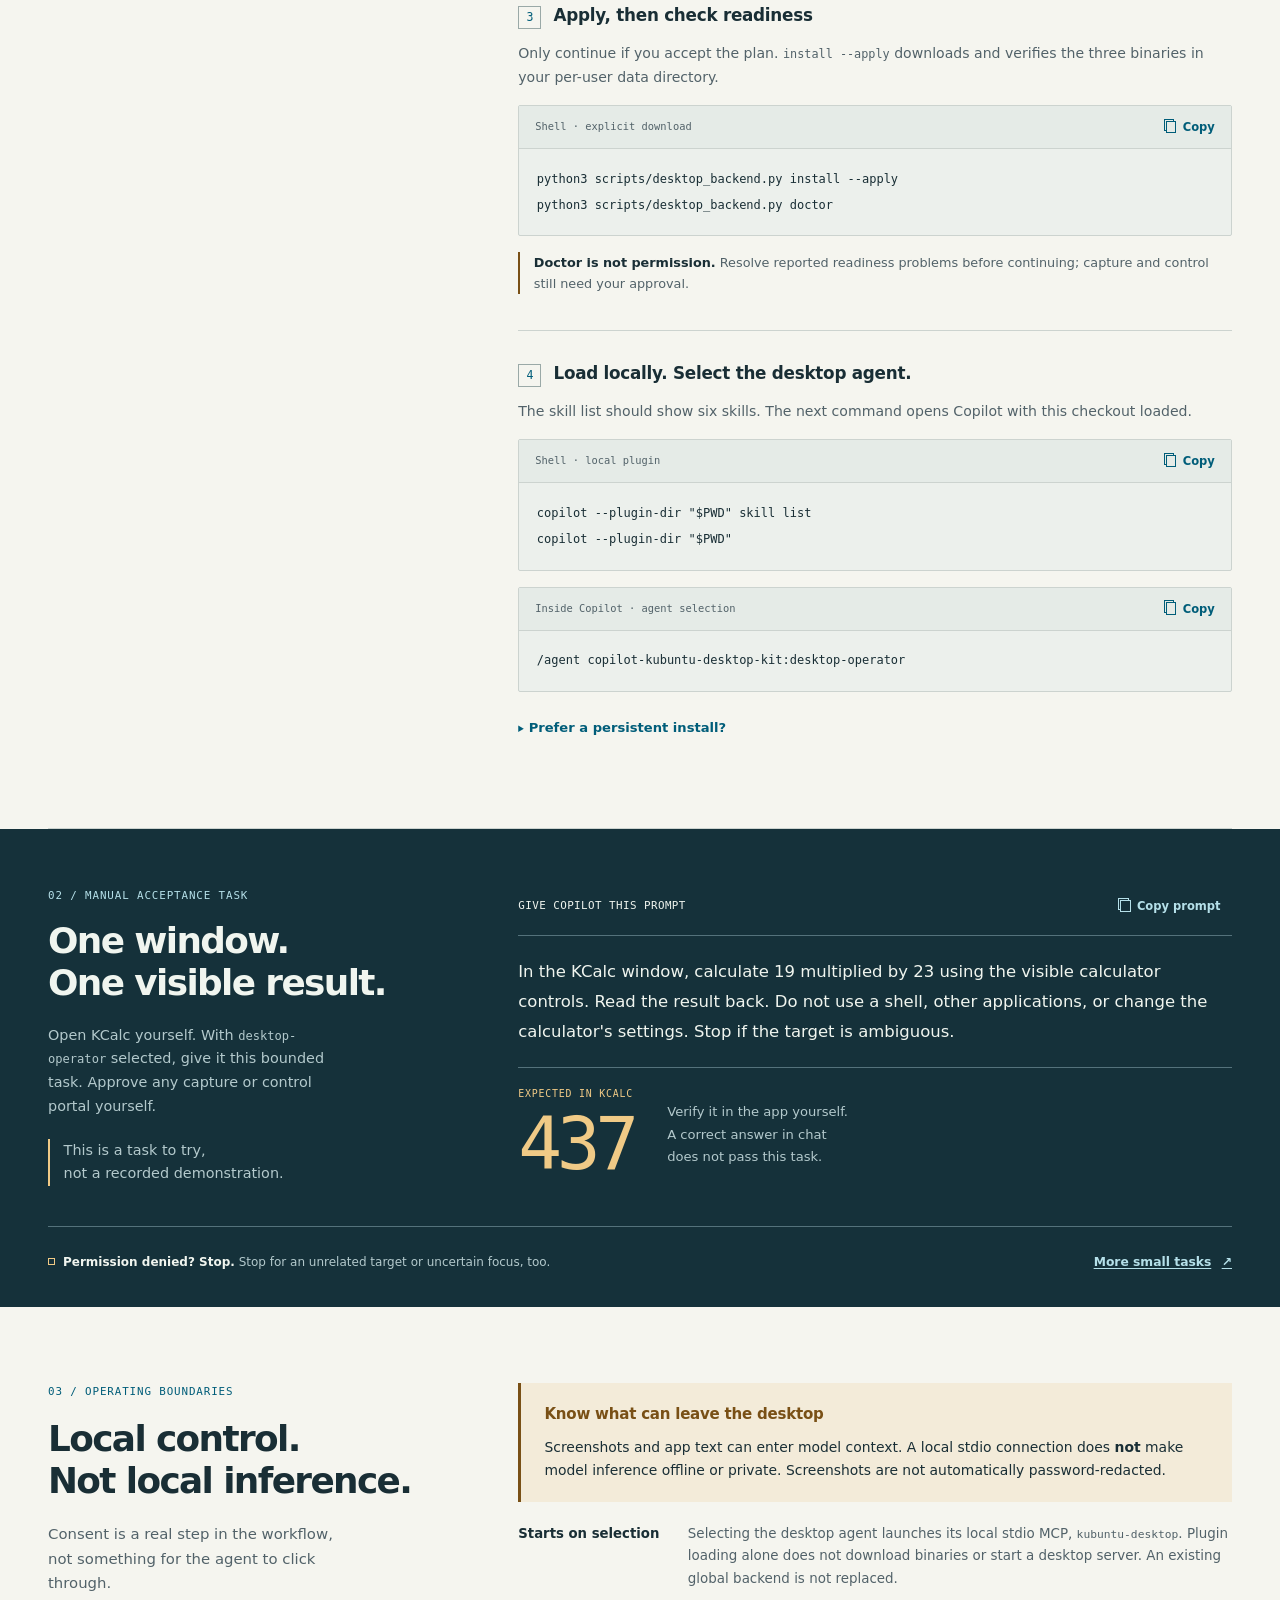
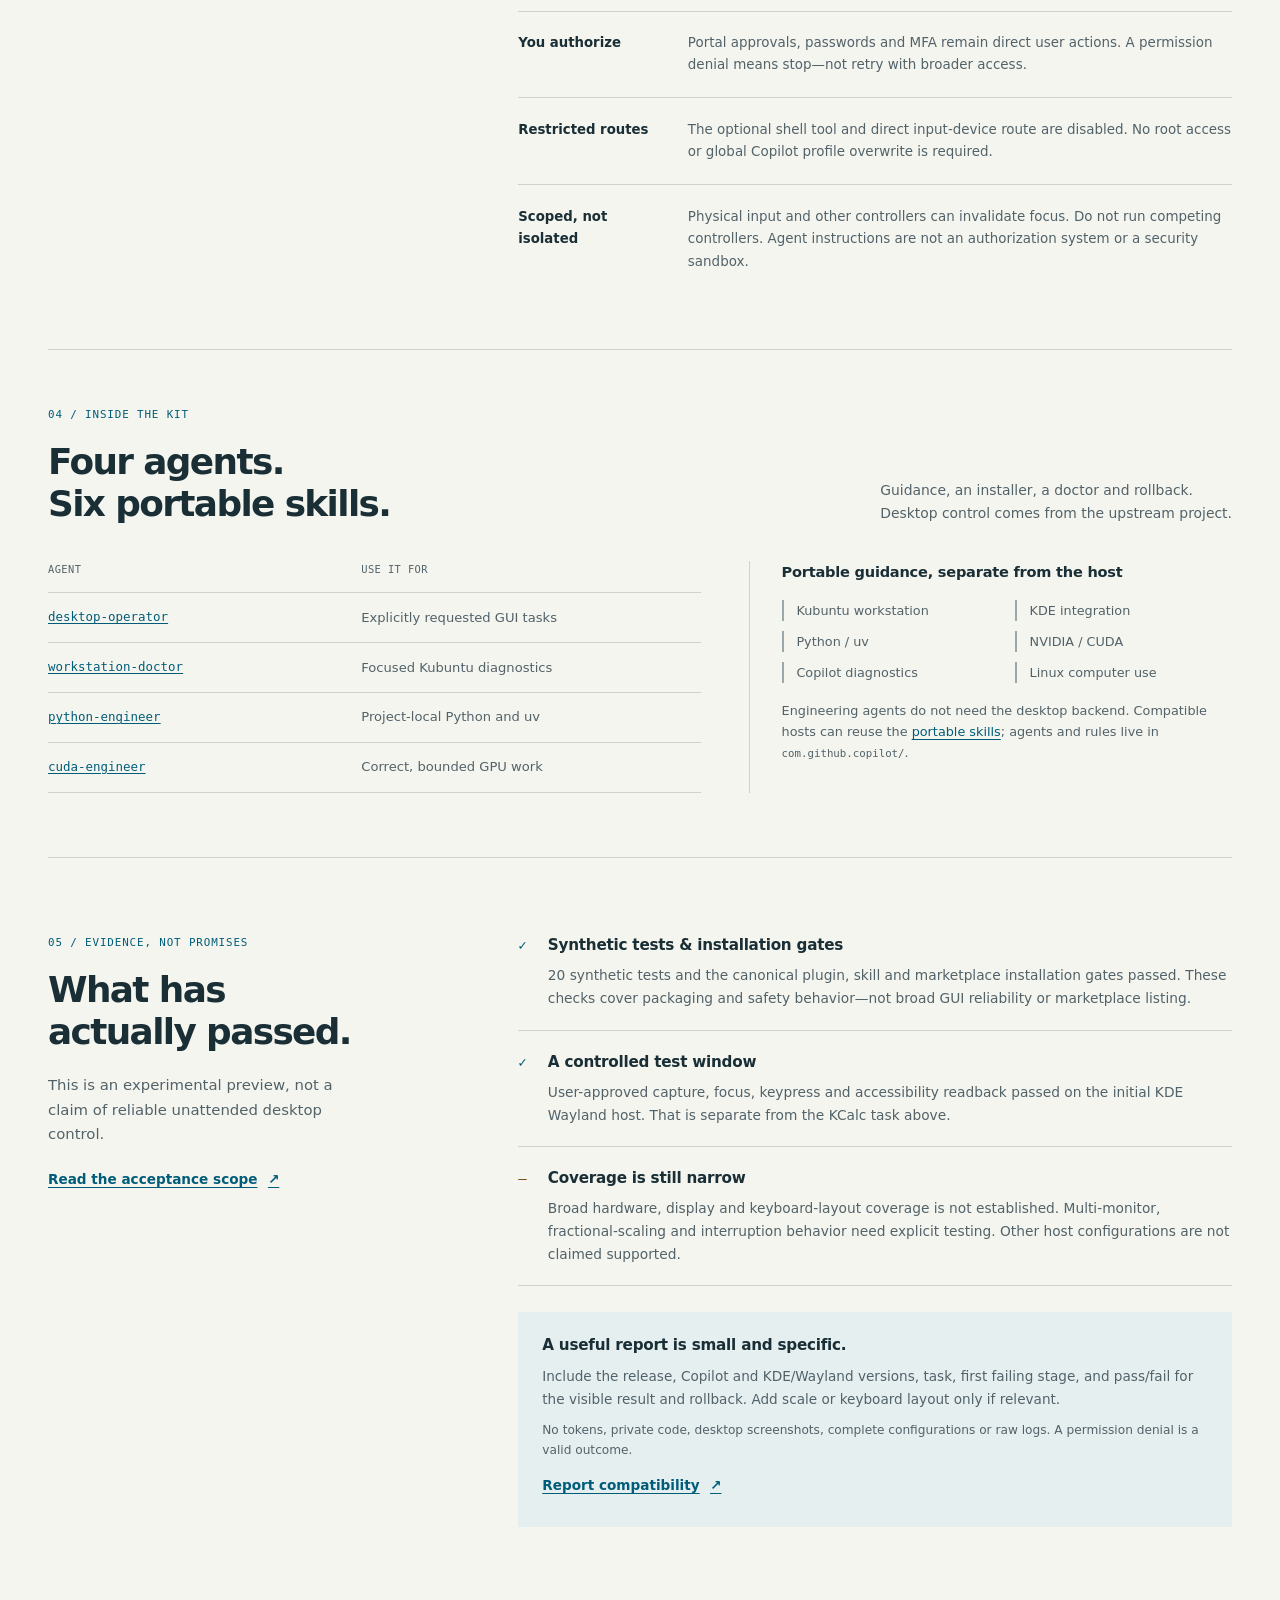
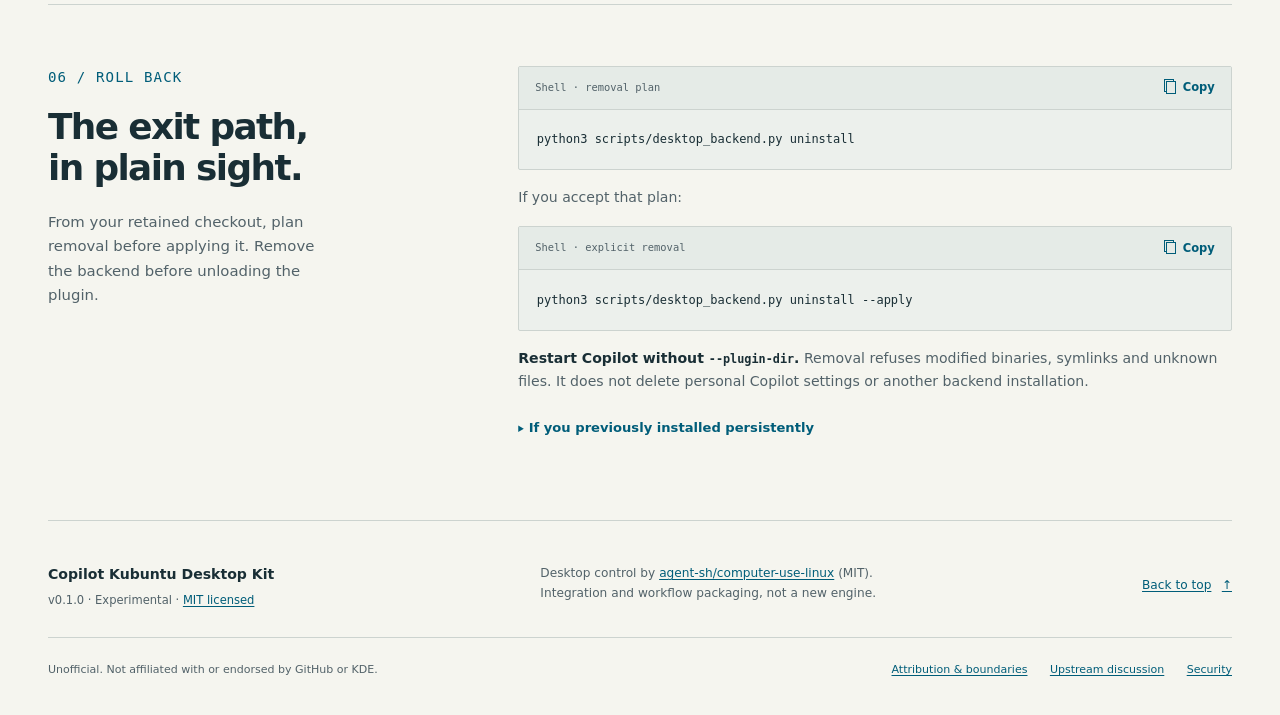
==== commit 9f569515: "Document the verified persistent-install route and preserve explicit backend consent Co-authored-by:" ====
--- a/site/index.html
+++ b/site/index.html
@@ -156,10 +156,13 @@
               <pre tabindex="0" aria-label="Select the desktop operator inside Copilot"><code id="agent-command">/agent copilot-kubuntu-desktop-kit:desktop-operator</code></pre>
             </div>
             <details class="disclosure">
-              <summary>Why not a persistent install?</summary>
+              <summary>Prefer a persistent install?</summary>
               <div class="disclosure-content">
-                <p>Direct repository installation works on the tested CLI, but that route is deprecated. This guide uses <code>--plugin-dir</code> instead.</p>
-                <p><a href="https://github.com/github/awesome-copilot/issues/6437">Marketplace review is pending.</a> The kit is not listed or endorsed by the marketplace.</p>
+                <p>The local-loading path above is useful for reviewing the source first. A maintainer-run catalog also installs the same pinned v0.1.0 plugin without the deprecated direct-install route:</p>
+                <pre tabindex="0" aria-label="Register the maintainer marketplace and install the pinned plugin"><code id="marketplace-command">copilot plugin marketplace add arjith/copilot-kubuntu-desktop-kit
+copilot plugin install copilot-kubuntu-desktop-kit@kubuntu-desktop-kit</code></pre>
+                <p>Restart Copilot after installing. This installs the skills and agents, not the backend; the explicit backend setup and portal approval steps still apply.</p>
+                <p>This is the project's own catalog, not a GitHub/KDE endorsement. <a href="https://github.com/github/awesome-copilot/issues/6437">Awesome Copilot review is still pending.</a></p>
               </div>
             </details>
           </article>
@@ -302,7 +305,7 @@
           <p><strong>Restart Copilot without <code>--plugin-dir</code>.</strong> Removal refuses modified binaries, symlinks and unknown files. It does not delete personal Copilot settings or another backend installation.</p>
           <details class="disclosure">
             <summary>If you previously installed persistently</summary>
-            <div class="disclosure-content"><p>After backend removal, run <code>copilot plugin uninstall copilot-kubuntu-desktop-kit</code> and restart Copilot. This is not needed for the local-loading path above.</p></div>
+            <div class="disclosure-content"><p>After backend removal, run <code>copilot plugin uninstall copilot-kubuntu-desktop-kit@kubuntu-desktop-kit</code> for the maintainer catalog install, or <code>copilot plugin uninstall copilot-kubuntu-desktop-kit</code> for an older direct install, then restart Copilot. Remove the optional catalog with <code>copilot plugin marketplace remove kubuntu-desktop-kit</code>. None of these commands are needed for the local-loading path above.</p></div>
           </details>
         </div>
       </section>
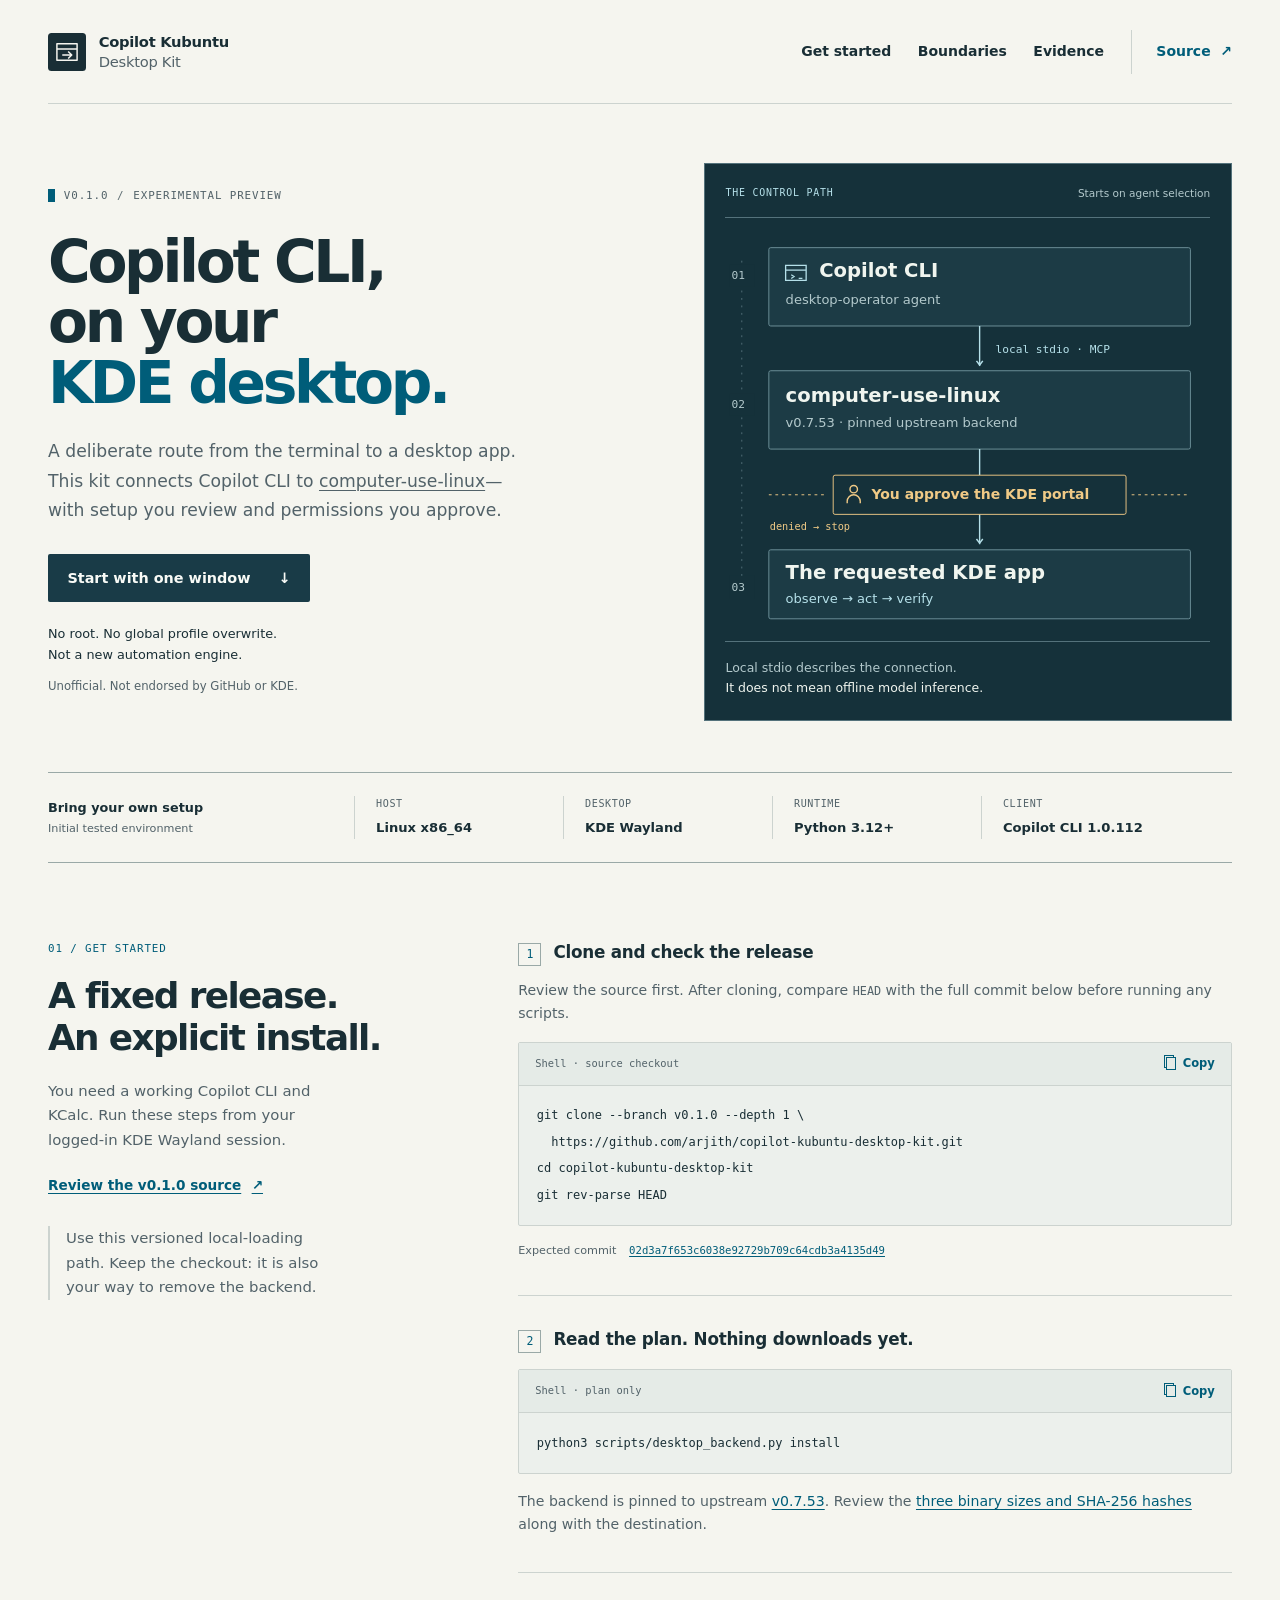
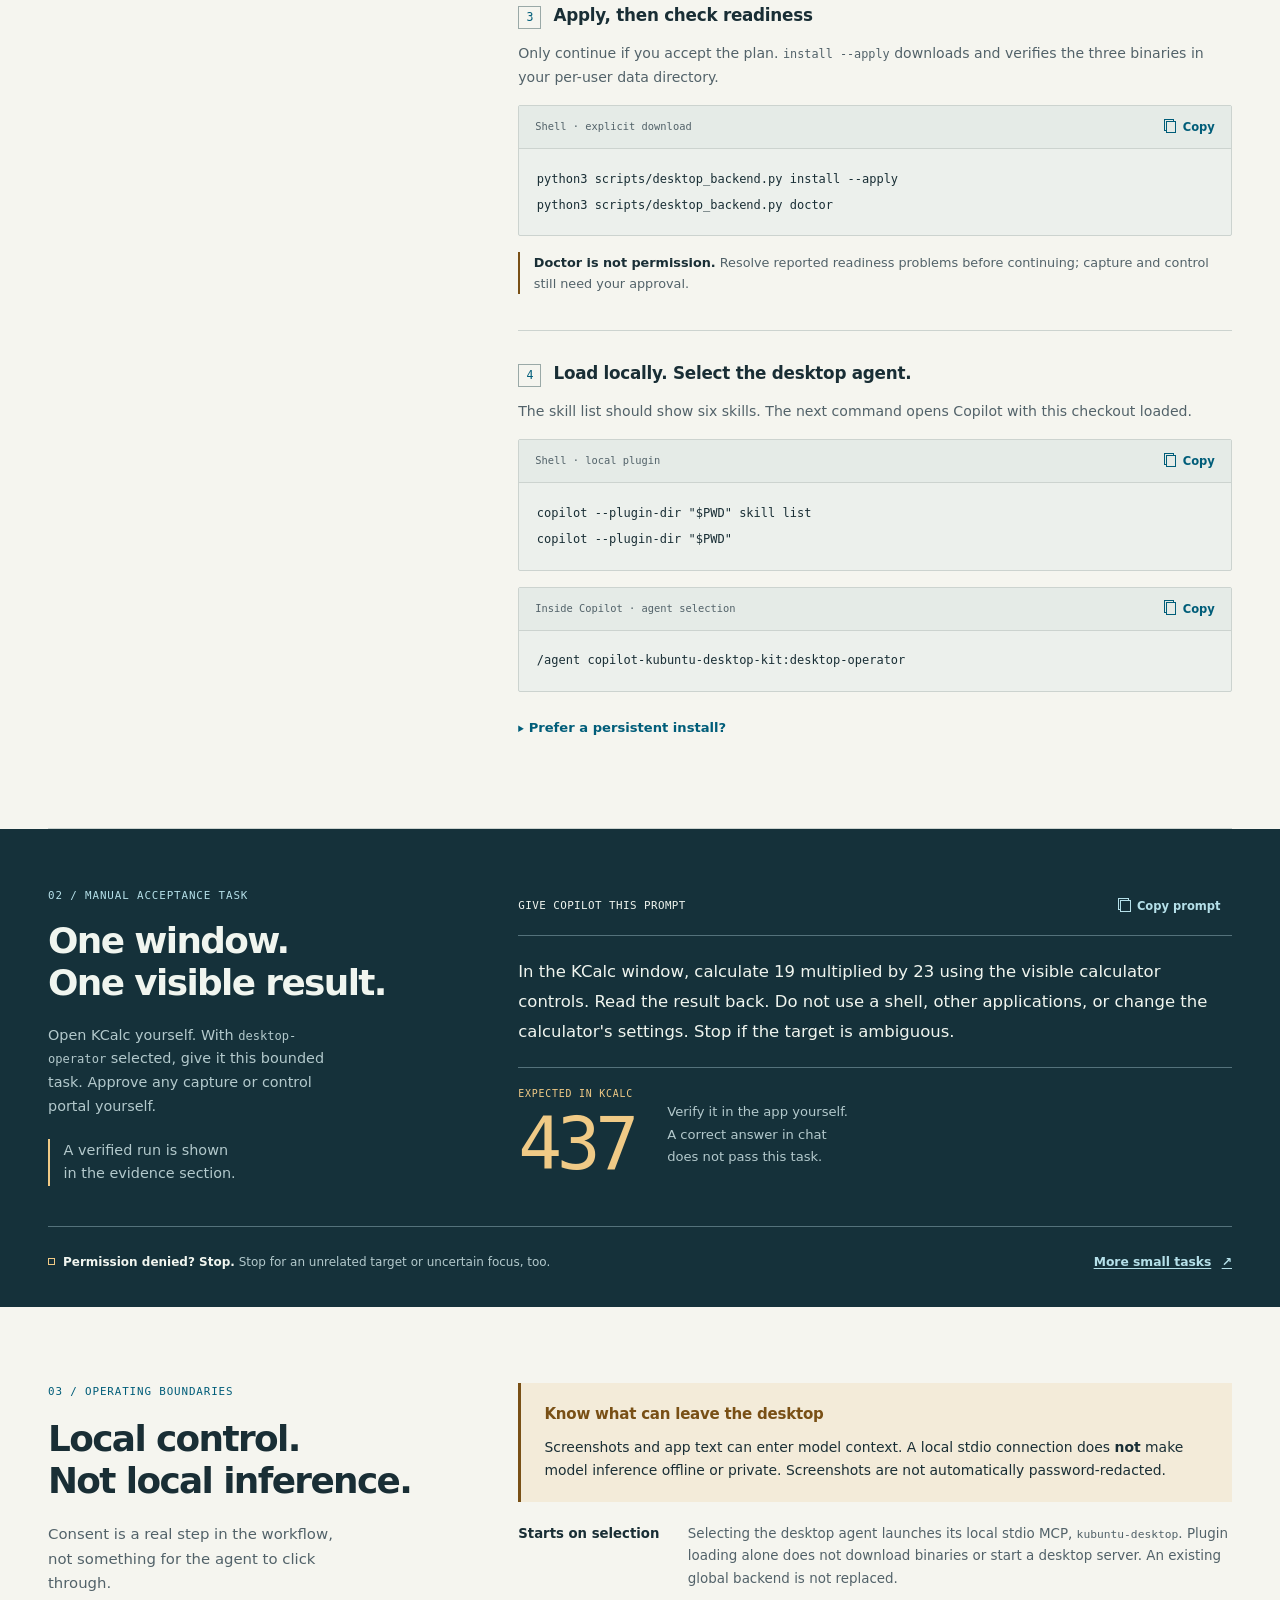
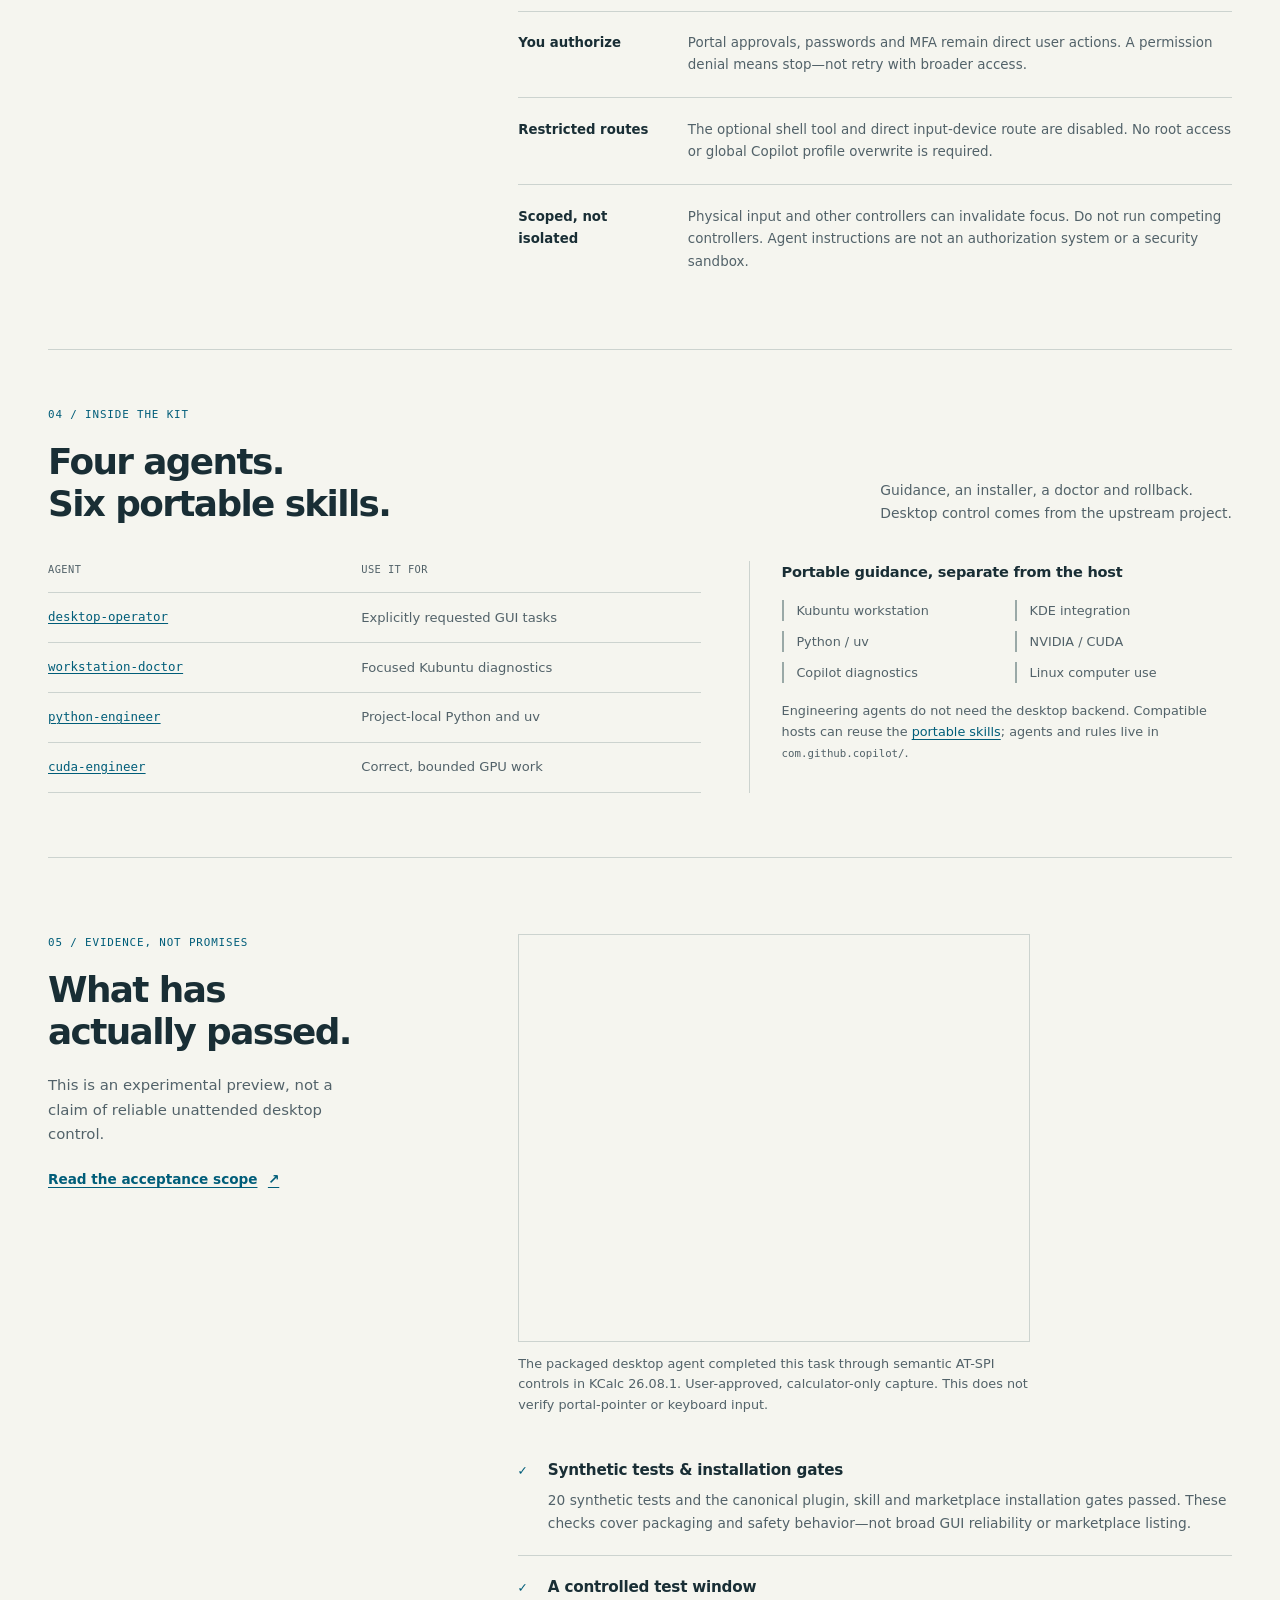
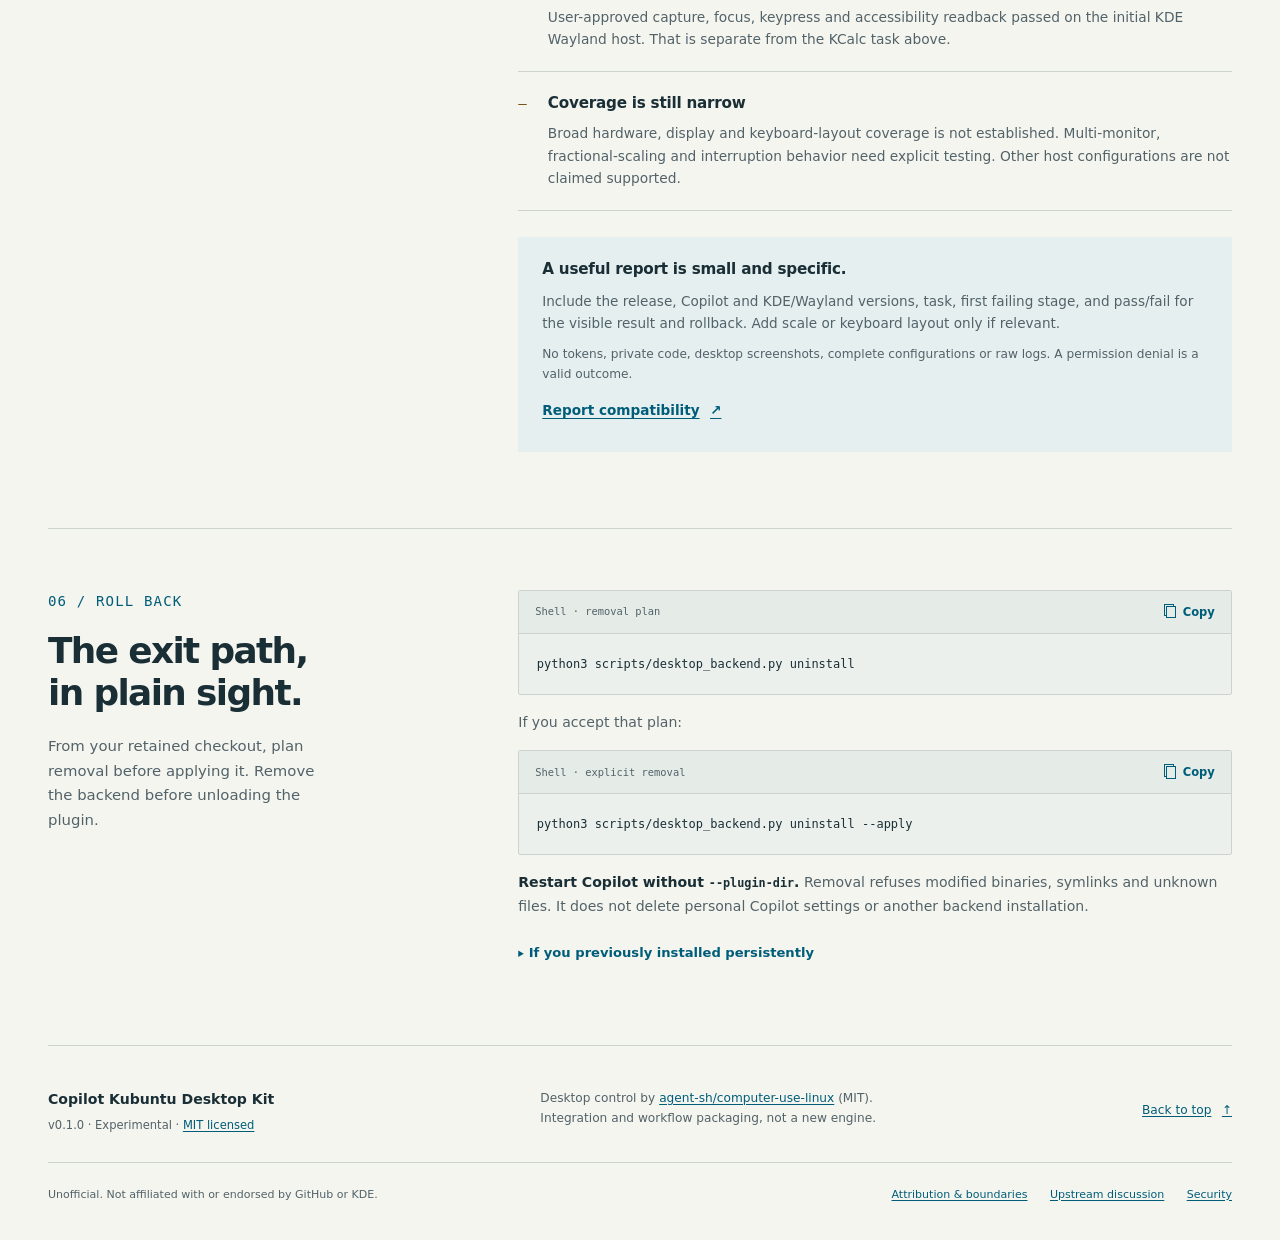
==== commit 46952496: "Document a verified packaged-agent calculator task with approved app-only capture Co-authored-by: Co" ====
--- a/site/index.html
+++ b/site/index.html
@@ -175,7 +175,7 @@
             <p class="eyebrow">02 / Manual acceptance task</p>
             <h2 id="task-title">One window.<br>One visible result.</h2>
             <p>Open KCalc yourself. With <code>desktop-operator</code> selected, give it this bounded task. Approve any capture or control portal yourself.</p>
-            <p class="task-disclaimer">This is a task to try,<br>not a recorded demonstration.</p>
+            <p class="task-disclaimer">A verified run is shown<br>in the evidence section.</p>
           </div>
           <div class="task-workspace">
             <div class="prompt-heading"><h3>Give Copilot this prompt</h3><button class="copy-button" type="button" data-copy="kcalc-prompt" data-label="KCalc task prompt" hidden>Copy prompt</button></div>
@@ -265,6 +265,10 @@
           <a class="text-link" href="https://github.com/arjith/copilot-kubuntu-desktop-kit/blob/02d3a7f653c6038e92729b709c64cdb3a4135d49/SPEC.md">Read the acceptance scope <span aria-hidden="true">↗</span></a>
         </div>
         <div class="evidence-content">
+          <figure class="evidence-capture">
+            <img src="assets/kcalc-result.png" width="960" height="763" loading="lazy" alt="The actual KCalc test window showing 437 after the packaged desktop agent calculated 19 times 23 through accessibility buttons.">
+            <figcaption>The packaged desktop agent completed this task through semantic AT-SPI controls in KCalc 26.08.1. User-approved, calculator-only capture. This does not verify portal-pointer or keyboard input.</figcaption>
+          </figure>
           <div class="evidence-item">
             <span class="evidence-symbol" aria-hidden="true">✓</span>
             <div><h3>Synthetic tests &amp; installation gates</h3><p>20 synthetic tests and the canonical plugin, skill and marketplace installation gates passed. These checks cover packaging and safety behavior—not broad GUI reliability or marketplace listing.</p></div>
--- a/site/assets/site.css
+++ b/site/assets/site.css
@@ -939,6 +939,24 @@
   font-size: 0.8rem;
 }
 
+.evidence-capture {
+  max-width: 32rem;
+  margin-block-end: 1.5rem;
+}
+
+.evidence-capture img {
+  width: 100%;
+  height: auto;
+  border: 1px solid var(--line);
+}
+
+.evidence-capture figcaption {
+  margin-block-start: 0.75rem;
+  color: var(--muted);
+  font-size: 0.8rem;
+  line-height: 1.6;
+}
+
 .evidence-item {
   display: grid;
   grid-template-columns: 1.25rem 1fr;
